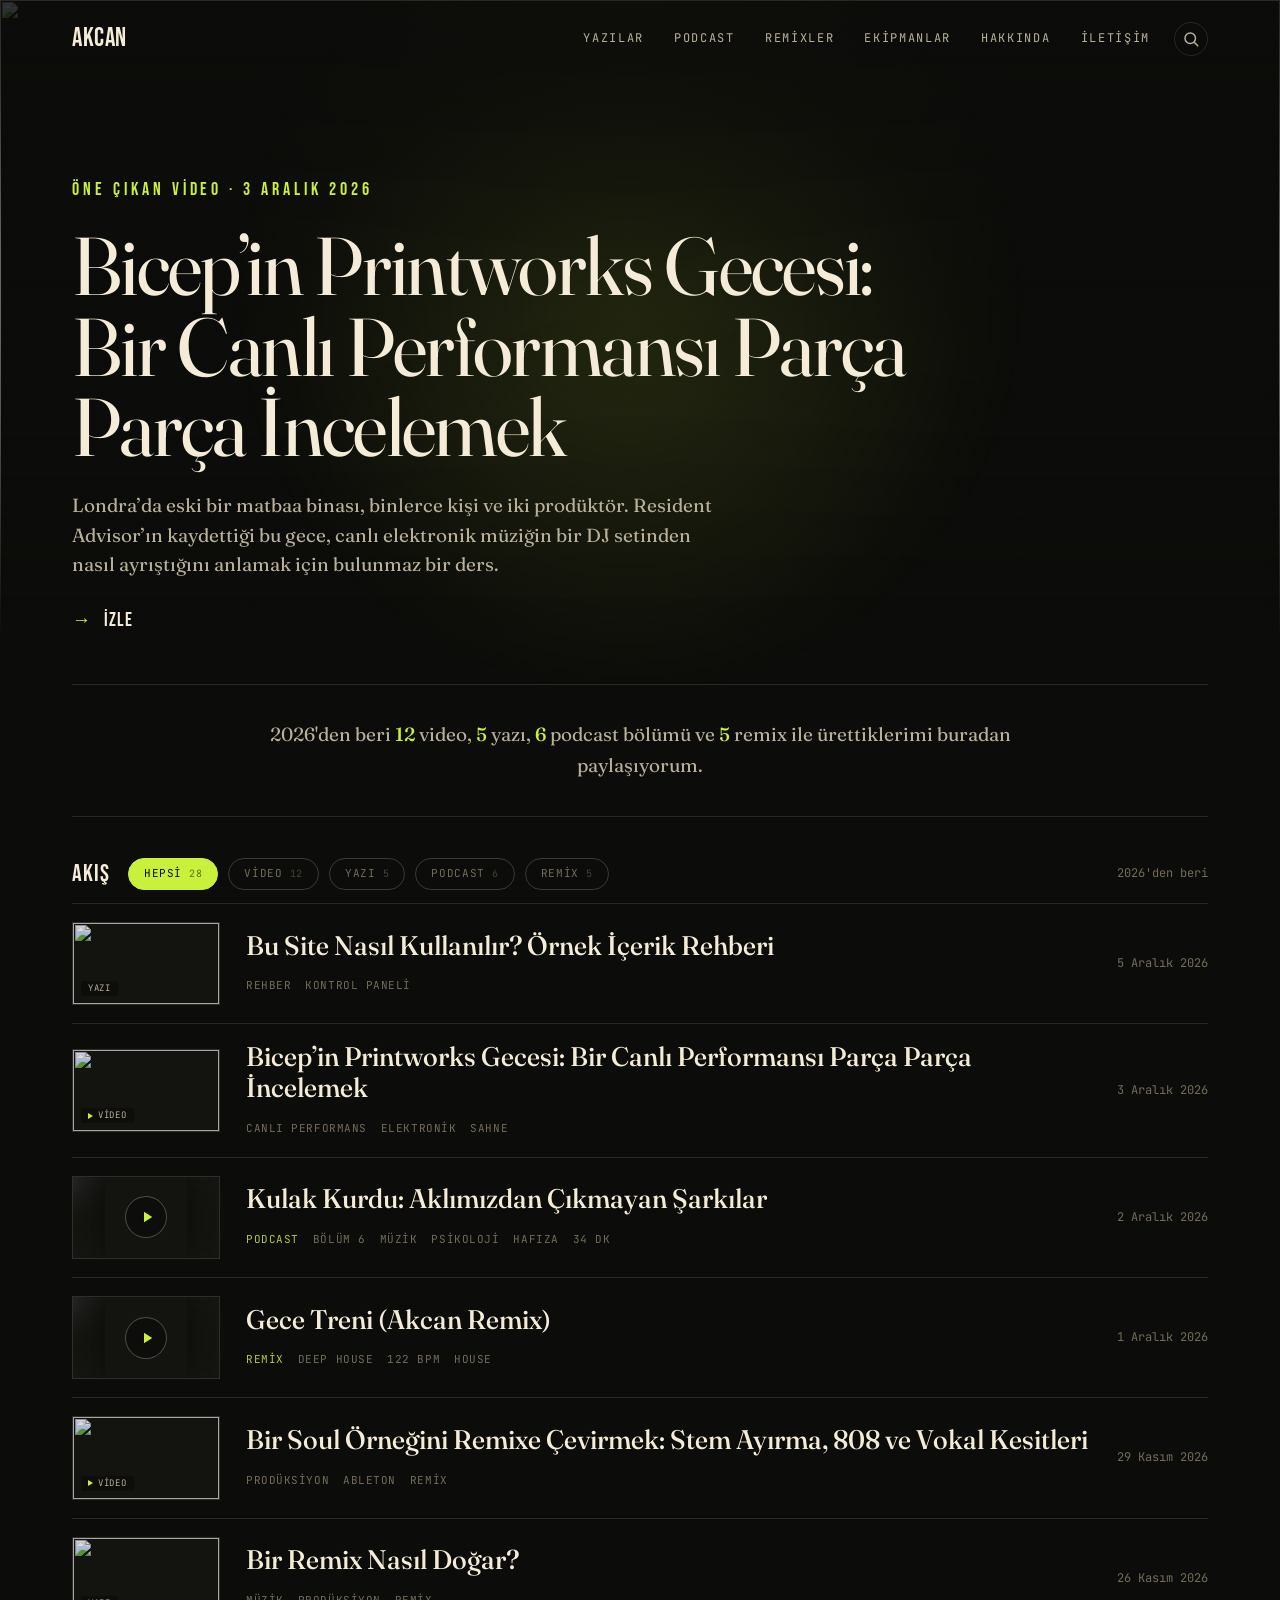
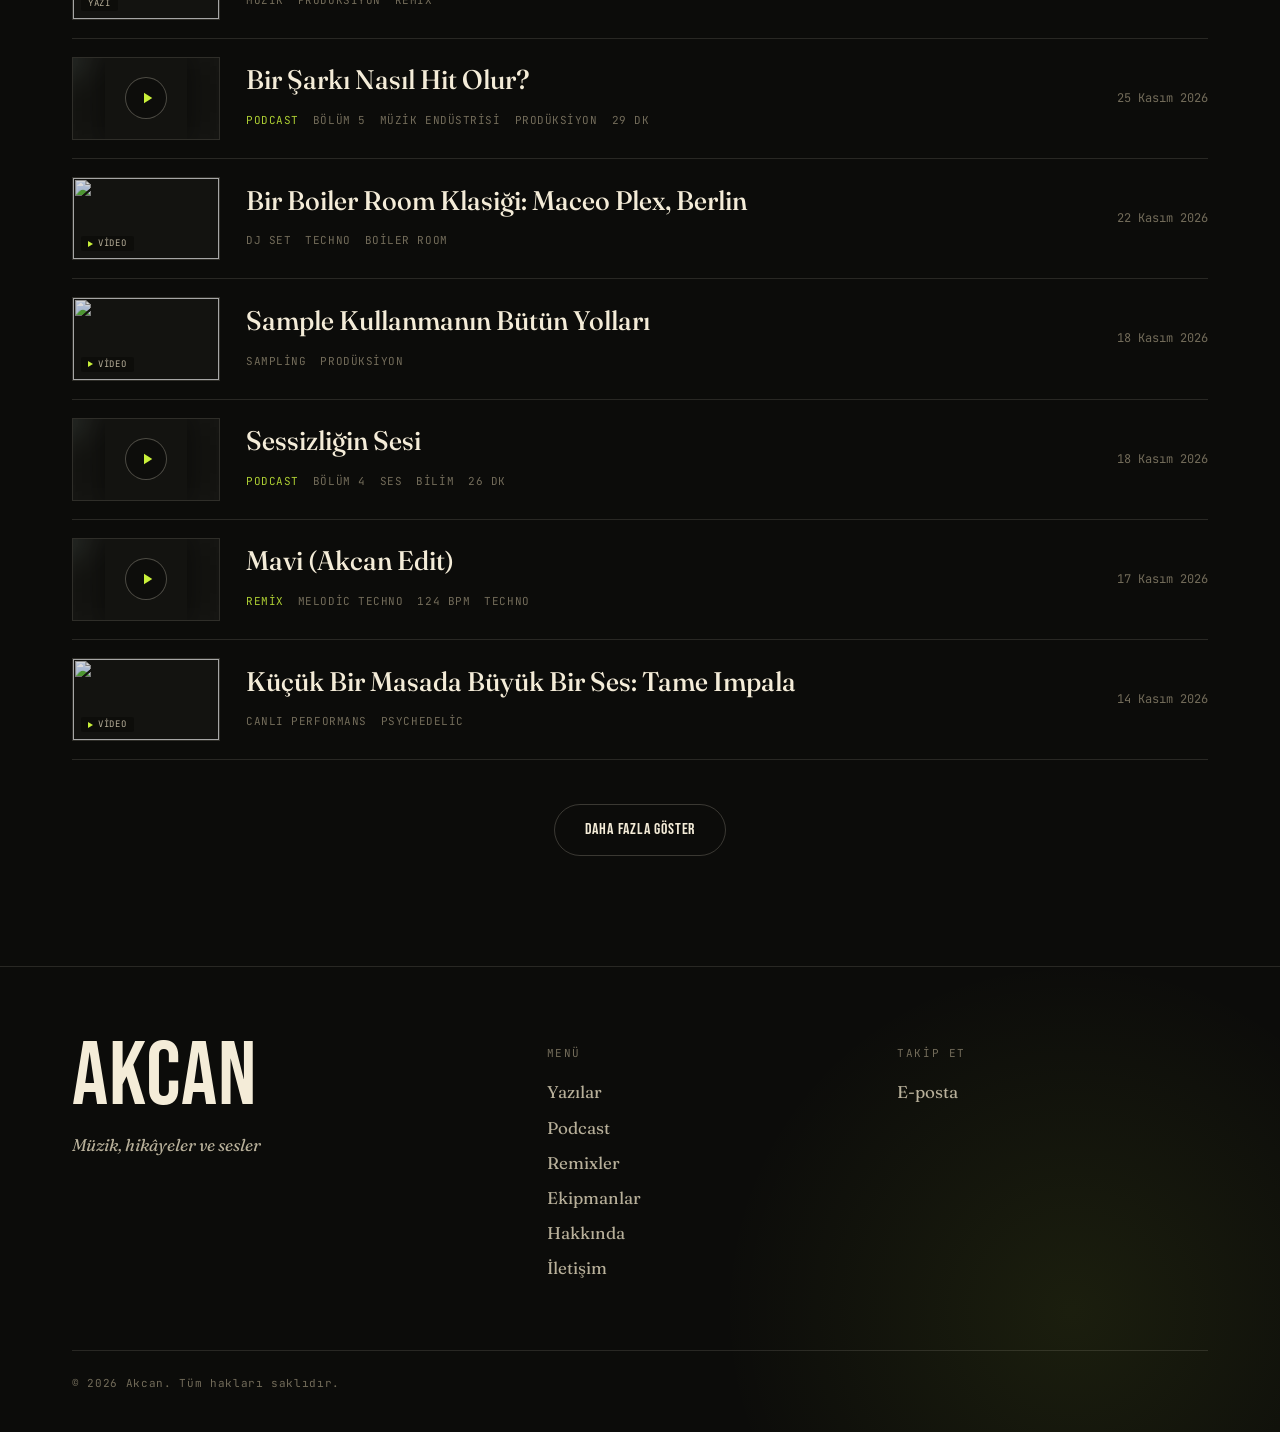
==== index.html @ 3073984e "Akcan kişisel web sitesi ve kontrol paneli Saf HTML/CSS/JS site, kontrol paneli, yayın derleyicisi (" ====
<!DOCTYPE html>
<html lang="tr">
<head>
  <meta charset="utf-8">
  <meta name="viewport" content="width=device-width, initial-scale=1">
  <title>Akcan</title>
  <meta name="description" content="Blog yazıları, YouTube videoları, podcast bölümleri ve remixler.">
  <meta name="theme-color" content="#0C0C0A">
  <link rel="icon" type="image/svg+xml" href="favicon.svg">
  <link rel="stylesheet" href="css/fonts.css">
  <link rel="stylesheet" href="css/style.css">
</head>
<body>

  <!-- Üst menü -->
  <nav class="nav" id="nav">
    <div class="wrap">
      <a class="brand" href="#/" id="brand">Akcan</a>
      <div class="menu">
        <span class="menu-links" id="menuLinks"></span>
        <button id="searchOpen" class="search-btn" aria-label="Site içinde ara" title="Ara (/ veya Ctrl+K)">
          <svg width="18" height="18" viewBox="0 0 24 24" fill="none" stroke="currentColor" stroke-width="2" stroke-linecap="round" stroke-linejoin="round" aria-hidden="true"><circle cx="11" cy="11" r="7"></circle><line x1="21" y1="21" x2="16.65" y2="16.65"></line></svg>
        </button>
        <button id="menuOpen" class="menu-btn" aria-label="Menüyü aç" aria-expanded="false" aria-controls="navDrawer"><span class="menu-icon"></span></button>
      </div>
    </div>
    <!-- Detay sayfalarında: konum (Yazılar › Etiket) ve önceki/sonraki -->
    <div class="crail" id="crail" hidden>
      <div class="wrap crail-in">
        <nav class="crail-crumb" id="crailCrumb" aria-label="Konum"></nav>
        <div class="crail-nb" id="crailNb"></div>
      </div>
    </div>
  </nav>
  <div class="readbar" id="readbar" hidden></div>

  <!-- Mobil çekmece menü -->
  <div id="navDrawer" class="nav-drawer" hidden role="dialog" aria-modal="true" aria-label="Menü">
    <div class="nav-drawer-backdrop" data-drawer-close></div>
    <div class="nav-drawer-panel">
      <button class="nav-drawer-close" data-drawer-close aria-label="Menüyü kapat">
        <svg width="22" height="22" viewBox="0 0 24 24" fill="none" stroke="currentColor" stroke-width="2" stroke-linecap="round"><line x1="18" y1="6" x2="6" y2="18"></line><line x1="6" y1="6" x2="18" y2="18"></line></svg>
      </button>
      <nav class="nav-drawer-links" id="drawerLinks"></nav>
    </div>
  </div>

  <!-- Arama -->
  <div id="searchModal" class="search-modal" hidden role="dialog" aria-modal="true" aria-label="Site içinde ara">
    <div class="search-modal-backdrop" data-close></div>
    <div class="search-modal-panel">
      <div class="search-modal-bar">
        <svg width="20" height="20" viewBox="0 0 24 24" fill="none" stroke="currentColor" stroke-width="2" stroke-linecap="round"><circle cx="11" cy="11" r="7"></circle><line x1="21" y1="21" x2="16.65" y2="16.65"></line></svg>
        <input id="searchInput" type="search" placeholder="Yazı, video, podcast, remix ara..." autocomplete="off" spellcheck="false">
        <button class="search-modal-close" data-close aria-label="Kapat">esc</button>
      </div>
      <div id="searchResults" class="search-modal-results"></div>
      <div id="searchHint" class="search-modal-hint">Tüm site içinde arama. En az 2 harf yazın.</div>
    </div>
  </div>

  <main id="app"></main>

  <footer class="foot" id="foot"></footer>

  <!-- Global ses oynatıcı (podcast & remix) -->
  <div class="player" id="player" hidden>
    <div class="pl-in">
      <div class="pl-cover"></div>
      <div class="pl-controls">
        <button class="pl-skip" id="plBack" title="10 saniye geri" aria-label="10 saniye geri">
          <svg viewBox="0 0 24 24"><path d="M12.5 8c-2.65 0-5.05.99-6.9 2.6L2 7v9h9l-3.62-3.62c1.39-1.2 3.16-1.98 5.12-1.98 3.73 0 6.84 2.55 7.73 6h2.08c-.97-4.57-5.01-8-9.81-8z"/><text x="12" y="15.5" font-size="6.5" font-family="monospace" font-weight="bold" text-anchor="middle" fill="currentColor">10</text></svg>
        </button>
        <button class="pl-btn" id="plToggle" aria-label="Oynat / Duraklat">
          <svg class="i-play" viewBox="0 0 24 24"><path d="M8 5v14l11-7z"/></svg>
          <svg class="i-pause" viewBox="0 0 24 24"><path d="M6 5h4v14H6zM14 5h4v14h-4z"/></svg>
        </button>
        <button class="pl-skip" id="plFwd" title="10 saniye ileri" aria-label="10 saniye ileri">
          <svg viewBox="0 0 24 24"><path d="M11.5 8c2.65 0 5.05.99 6.9 2.6L22 7v9h-9l3.62-3.62c-1.39-1.2-3.16-1.98-5.12-1.98-3.73 0-6.84 2.55-7.73 6H1.69c.97-4.57 5.01-8 9.81-8z"/><text x="12" y="15.5" font-size="6.5" font-family="monospace" font-weight="bold" text-anchor="middle" fill="currentColor">10</text></svg>
        </button>
      </div>
      <div class="pl-meta">
        <a class="pl-title" href="#/"></a>
        <span class="pl-sub"></span>
      </div>
      <span class="pl-time" id="plCur">0:00</span>
      <div class="pl-bar" id="plBar" role="slider" aria-label="İlerleme"><div class="pl-prog" id="plProg"></div></div>
      <span class="pl-time" id="plDur">0:00</span>
      <button class="pl-speed" id="plSpeed" title="Çalma Hızı">1x</button>
      <div class="pl-vol-wrap">
        <button class="pl-vol-btn" id="plVolBtn" title="Sesi Aç / Kapat" aria-label="Ses">
          <svg class="i-vol" viewBox="0 0 24 24"><path d="M3 9v6h4l5 5V4L7 9H3zm13.5 3c0-1.77-1.02-3.29-2.5-4.03v8.05c1.48-.73 2.5-2.25 2.5-4.02zM14 3.23v2.06c2.89.86 5 3.54 5 6.71s-2.11 5.85-5 6.71v2.06c4.01-.91 7-4.49 7-8.77s-2.99-7.86-7-8.77z"/></svg>
          <svg class="i-mute" viewBox="0 0 24 24" hidden><path d="M16.5 12c0-1.77-1.02-3.29-2.5-4.03v2.21l2.45 2.45c.03-.2.05-.41.05-.63zm2.5 0c0 .94-.2 1.82-.54 2.64l1.51 1.51C20.63 14.91 21 13.5 21 12c0-4.28-2.99-7.86-7-8.77v2.06c2.89.86 5 3.54 5 6.71zM4.27 3L3 4.27 7.73 9H3v6h4l5 5v-6.73l4.25 4.25c-.67.52-1.42.93-2.25 1.18v2.06c1.38-.31 2.63-.95 3.69-1.81L19.73 21 21 19.73l-9-9L4.27 3zM12 4L9.91 6.09 12 8.18V4z"/></svg>
        </button>
        <input type="range" class="pl-vol-slider" id="plVol" min="0" max="1" step="0.05" value="1" title="Ses Seviyesi">
      </div>
      <button class="pl-close" id="plClose" aria-label="Oynatıcıyı kapat">
        <svg viewBox="0 0 24 24" fill="none" stroke="currentColor" stroke-width="2" stroke-linecap="round"><line x1="18" y1="6" x2="6" y2="18"></line><line x1="6" y1="6" x2="18" y2="18"></line></svg>
      </button>
    </div>
  </div>

  <script src="js/ornek-icerik.js"></script>
  <script src="js/store.js"></script>
  <script src="js/render.js"></script>
  <script src="js/app.js"></script>
</body>
</html>
---- css/fonts.css ----
/* Kendi sunucumuzda barındırılan yazı tipleri (Google Fonts: latin + latin-ext, Türkçe karakterler dahil) */
@font-face { font-family: 'Bebas Neue'; font-style: normal; font-weight: 400; font-display: swap; src: url(../fonts/bebas-neue-normal-latin-ext.woff2) format('woff2'); unicode-range: U+0100-02BA, U+02BD-02C5, U+02C7-02CC, U+02CE-02D7, U+02DD-02FF, U+0304, U+0308, U+0329, U+1D00-1DBF, U+1E00-1E9F, U+1EF2-1EFF, U+2020, U+20A0-20AB, U+20AD-20C4, U+2113, U+2C60-2C7F, U+A720-A7FF; }
@font-face { font-family: 'Bebas Neue'; font-style: normal; font-weight: 400; font-display: swap; src: url(../fonts/bebas-neue-normal-latin.woff2) format('woff2'); unicode-range: U+0000-00FF, U+0131, U+0152-0153, U+02BB-02BC, U+02C6, U+02DA, U+02DC, U+0304, U+0308, U+0329, U+2000-206F, U+20AC, U+2122, U+2191, U+2193, U+2212, U+2215, U+FEFF, U+FFFD; }
@font-face { font-family: 'Fraunces'; font-style: italic; font-weight: 300 700; font-display: swap; src: url(../fonts/fraunces-italic-latin-ext.woff2) format('woff2'); unicode-range: U+0100-02BA, U+02BD-02C5, U+02C7-02CC, U+02CE-02D7, U+02DD-02FF, U+0304, U+0308, U+0329, U+1D00-1DBF, U+1E00-1E9F, U+1EF2-1EFF, U+2020, U+20A0-20AB, U+20AD-20C4, U+2113, U+2C60-2C7F, U+A720-A7FF; }
@font-face { font-family: 'Fraunces'; font-style: italic; font-weight: 300 700; font-display: swap; src: url(../fonts/fraunces-italic-latin.woff2) format('woff2'); unicode-range: U+0000-00FF, U+0131, U+0152-0153, U+02BB-02BC, U+02C6, U+02DA, U+02DC, U+0304, U+0308, U+0329, U+2000-206F, U+20AC, U+2122, U+2191, U+2193, U+2212, U+2215, U+FEFF, U+FFFD; }
@font-face { font-family: 'Fraunces'; font-style: normal; font-weight: 300 700; font-display: swap; src: url(../fonts/fraunces-normal-latin-ext.woff2) format('woff2'); unicode-range: U+0100-02BA, U+02BD-02C5, U+02C7-02CC, U+02CE-02D7, U+02DD-02FF, U+0304, U+0308, U+0329, U+1D00-1DBF, U+1E00-1E9F, U+1EF2-1EFF, U+2020, U+20A0-20AB, U+20AD-20C4, U+2113, U+2C60-2C7F, U+A720-A7FF; }
@font-face { font-family: 'Fraunces'; font-style: normal; font-weight: 300 700; font-display: swap; src: url(../fonts/fraunces-normal-latin.woff2) format('woff2'); unicode-range: U+0000-00FF, U+0131, U+0152-0153, U+02BB-02BC, U+02C6, U+02DA, U+02DC, U+0304, U+0308, U+0329, U+2000-206F, U+20AC, U+2122, U+2191, U+2193, U+2212, U+2215, U+FEFF, U+FFFD; }
@font-face { font-family: 'JetBrains Mono'; font-style: normal; font-weight: 400; font-display: swap; src: url(../fonts/jetbrains-mono-normal-latin-ext.woff2) format('woff2'); unicode-range: U+0100-02BA, U+02BD-02C5, U+02C7-02CC, U+02CE-02D7, U+02DD-02FF, U+0304, U+0308, U+0329, U+1D00-1DBF, U+1E00-1E9F, U+1EF2-1EFF, U+2020, U+20A0-20AB, U+20AD-20C4, U+2113, U+2C60-2C7F, U+A720-A7FF; }
@font-face { font-family: 'JetBrains Mono'; font-style: normal; font-weight: 400; font-display: swap; src: url(../fonts/jetbrains-mono-normal-latin.woff2) format('woff2'); unicode-range: U+0000-00FF, U+0131, U+0152-0153, U+02BB-02BC, U+02C6, U+02DA, U+02DC, U+0304, U+0308, U+0329, U+2000-206F, U+20AC, U+2122, U+2191, U+2193, U+2212, U+2215, U+FEFF, U+FFFD; }
@font-face { font-family: 'JetBrains Mono'; font-style: normal; font-weight: 500; font-display: swap; src: url(../fonts/jetbrains-mono-normal-latin-ext.woff2) format('woff2'); unicode-range: U+0100-02BA, U+02BD-02C5, U+02C7-02CC, U+02CE-02D7, U+02DD-02FF, U+0304, U+0308, U+0329, U+1D00-1DBF, U+1E00-1E9F, U+1EF2-1EFF, U+2020, U+20A0-20AB, U+20AD-20C4, U+2113, U+2C60-2C7F, U+A720-A7FF; }
@font-face { font-family: 'JetBrains Mono'; font-style: normal; font-weight: 500; font-display: swap; src: url(../fonts/jetbrains-mono-normal-latin.woff2) format('woff2'); unicode-range: U+0000-00FF, U+0131, U+0152-0153, U+02BB-02BC, U+02C6, U+02DA, U+02DC, U+0304, U+0308, U+0329, U+2000-206F, U+20AC, U+2122, U+2191, U+2193, U+2212, U+2215, U+FEFF, U+FFFD; }
---- css/style.css ----
/* ==========================================================================
   Akcan — Site Stilleri
   Renk paleti barisozcan.com'dan esinlenilmiştir.
   ========================================================================== */
:root {
  --bg: #0C0C0A;
  --bg-2: #131310;
  --bg-3: #1A1A16;
  --fg: #F4ECD8;
  --fg-2: #B8B09A;
  --fg-3: #736C5A;
  --acid: #C9F03A;
  --ink: #0C0C0A;
  --rule: rgba(244, 236, 216, .12);
  --rule-2: rgba(244, 236, 216, .2);
  --serif: "Fraunces", "Iowan Old Style", Georgia, serif;
  --disp: "Bebas Neue", "Oswald", sans-serif;
  --mono: "JetBrains Mono", ui-monospace, Menlo, monospace;
  --maxw: 1200px;
  --gutter: 32px;
  --read: 680px;
  --ease: cubic-bezier(.2, .8, .2, 1);
  --player-h: 0px;
}
@media (max-width: 600px) { :root { --gutter: 20px; } }

* { box-sizing: border-box; }
html { scroll-behavior: smooth; overflow-x: hidden; -webkit-text-size-adjust: 100%; }
html, body { margin: 0; background: var(--bg); color: var(--fg); }
/* body'de "hidden" kaydırma kabı oluşturup position:sticky'yi bozar; "clip" bozmaz */
body { overflow-x: clip; }
body {
  font-family: var(--serif);
  font-size: 17px;
  line-height: 1.6;
  -webkit-font-smoothing: antialiased;
  text-rendering: optimizeLegibility;
  padding-bottom: var(--player-h);
}
img { max-width: 100%; height: auto; display: block; }
a { color: inherit; text-decoration: none; }
button { font: inherit; }
::selection { background: var(--acid); color: var(--ink); }
.wrap { max-width: var(--maxw); margin: 0 auto; padding: 0 var(--gutter); }
.acid { color: var(--acid); }
#app { min-height: 70vh; }

/* ---------- Üst menü ---------- */
.nav { position: fixed; top: 0; left: 0; right: 0; z-index: 20; transition: background .3s var(--ease), border-color .3s var(--ease); border-bottom: 1px solid transparent; }
.nav.solid { background: rgba(12, 12, 10, .82); backdrop-filter: blur(10px); -webkit-backdrop-filter: blur(10px); border-bottom-color: var(--rule); }
.nav .wrap { display: flex; align-items: center; justify-content: space-between; gap: 16px; padding: 22px var(--gutter); }
.brand { font-family: var(--disp); text-transform: uppercase; font-size: 26px; letter-spacing: .02em; color: var(--fg); line-height: 1; }
.brand:hover { color: var(--acid); }
.menu { display: flex; align-items: center; }
.menu-links { display: flex; align-items: center; }
.menu-links a { position: relative; font-family: var(--mono); font-size: 12px; letter-spacing: .14em; text-transform: uppercase; color: var(--fg-2); margin-left: 30px; transition: color .2s var(--ease); }
.menu-links a:hover, .menu-links a.active { color: var(--acid); }
.menu-links a.active::after { content: ""; position: absolute; left: 0; right: 0; bottom: -6px; height: 1.5px; background: var(--acid); border-radius: 2px; opacity: .85; transform-origin: left; animation: underline .3s var(--ease); }
@keyframes underline { from { transform: scaleX(0); opacity: 0; } to { transform: scaleX(1); opacity: .85; } }

.search-btn, .menu-btn {
  display: inline-flex; align-items: center; justify-content: center;
  width: 34px; height: 34px; margin-left: 24px; padding: 0;
  background: transparent; border: 1px solid var(--rule); border-radius: 50%;
  color: var(--fg-2); cursor: pointer;
  transition: color .2s var(--ease), border-color .2s var(--ease), background .2s var(--ease);
}
.search-btn:hover, .menu-btn:hover { color: var(--ink); border-color: var(--acid); background: var(--acid); }
.menu-btn { display: none; margin-left: 12px; }
.menu-icon, .menu-icon::before, .menu-icon::after { display: block; width: 16px; height: 2px; background: currentColor; position: relative; }
.menu-icon::before, .menu-icon::after { content: ""; position: absolute; left: 0; }
.menu-icon::before { top: -5px; }
.menu-icon::after { top: 5px; }

@media (max-width: 820px) {
  .brand { font-size: 22px; }
  .menu-links { display: none; }
  .menu-btn { display: inline-flex; margin-left: 10px; }
  .search-btn { margin-left: 0; }
  /* Dokunmatik hedefler en az 40px */
  .search-btn, .menu-btn { width: 40px; height: 40px; }
}

/* ---------- Mobil çekmece ---------- */
.nav-drawer { position: fixed; inset: 0; z-index: 90; }
.nav-drawer[hidden] { display: none; }
.nav-drawer-backdrop { position: absolute; inset: 0; background: rgba(8, 8, 7, .78); backdrop-filter: blur(8px); animation: fade .2s ease-out; }
.nav-drawer-panel { position: absolute; top: 0; right: 0; bottom: 0; width: min(360px, 86vw); background: #141411; border-left: 1px solid var(--rule); box-shadow: -20px 0 60px rgba(0, 0, 0, .5); padding: 32px 28px; display: flex; flex-direction: column; overflow-y: auto; animation: slideIn .22s ease-out; }
.nav-drawer-close { align-self: flex-end; background: transparent; border: 1px solid var(--rule); border-radius: 50%; width: 38px; height: 38px; display: inline-flex; align-items: center; justify-content: center; color: var(--fg-2); cursor: pointer; transition: all .2s var(--ease); }
.nav-drawer-close:hover { color: var(--ink); border-color: var(--acid); background: var(--acid); }
.nav-drawer-links { display: flex; flex-direction: column; gap: 6px; margin-top: 36px; }
.nav-drawer-links a { font-family: var(--serif); font-size: 28px; line-height: 1.4; color: var(--fg); padding: 8px 0; border-bottom: 1px solid var(--rule); transition: color .2s var(--ease), padding-left .2s var(--ease); }
.nav-drawer-links a:hover, .nav-drawer-links a.active { color: var(--acid); padding-left: 6px; }
.nav-drawer-links a:last-child { border-bottom: 0; }
@keyframes fade { from { opacity: 0; } to { opacity: 1; } }
@keyframes slideIn { from { transform: translateX(20px); opacity: 0; } to { transform: none; opacity: 1; } }

/* ---------- Arama ---------- */
.search-modal { position: fixed; inset: 0; z-index: 100; display: flex; align-items: flex-start; justify-content: center; padding-top: 10vh; }
.search-modal[hidden] { display: none; }
.search-modal-backdrop { position: absolute; inset: 0; background: rgba(8, 8, 7, .78); backdrop-filter: blur(8px); }
.search-modal-panel { position: relative; width: min(720px, 92vw); background: #141411; border: 1px solid var(--rule); border-radius: 14px; box-shadow: 0 30px 80px rgba(0, 0, 0, .55); overflow: hidden; animation: smIn .18s ease-out; }
@keyframes smIn { from { opacity: 0; transform: translateY(-8px); } to { opacity: 1; transform: none; } }
.search-modal-bar { display: flex; align-items: center; gap: 14px; padding: 18px 20px; border-bottom: 1px solid var(--rule); color: var(--fg-2); }
.search-modal-bar input { flex: 1; background: transparent; border: 0; outline: 0; color: var(--fg); font-family: var(--serif); font-size: 20px; }
.search-modal-bar input::placeholder { color: var(--fg-3); font-style: italic; }
.search-modal-close { background: transparent; border: 1px solid var(--rule); color: var(--fg-3); font-family: var(--mono); font-size: 11px; letter-spacing: .12em; text-transform: uppercase; padding: 4px 9px; border-radius: 6px; cursor: pointer; }
.search-modal-close:hover { color: var(--ink); background: var(--acid); border-color: var(--acid); }
.search-modal-results { max-height: 60vh; overflow-y: auto; }
.sm-hit { display: block; padding: 14px 20px; border-bottom: 1px solid var(--rule); transition: background .15s var(--ease); }
.sm-hit:hover, .sm-hit.sel { background: color-mix(in srgb, var(--acid) 6%, transparent); }
.sm-hit:hover .sm-title, .sm-hit.sel .sm-title { color: var(--acid); }
.sm-type { font-family: var(--mono); font-size: 10px; letter-spacing: .12em; text-transform: uppercase; color: var(--acid); margin-bottom: 4px; }
.sm-title { font-size: 17px; line-height: 1.3; margin-bottom: 4px; }
.sm-excerpt { font-size: 13px; color: var(--fg-2); line-height: 1.5; }
.sm-excerpt mark, .sm-title mark { background: color-mix(in srgb, var(--acid) 22%, transparent); color: var(--fg); padding: 0 2px; border-radius: 2px; }
.sm-empty { padding: 24px 20px; color: var(--fg-3); font-style: italic; }
.search-modal-hint { padding: 14px 20px; color: var(--fg-3); font-family: var(--mono); font-size: 11px; letter-spacing: .06em; }

/* ---------- Ortak tipografi parçaları ---------- */
.eyebrow { font-family: var(--disp); text-transform: uppercase; font-size: 18px; letter-spacing: .22em; color: var(--acid); margin-bottom: 22px; }
.kicker { font-family: var(--mono); font-size: 12px; letter-spacing: .12em; text-transform: uppercase; color: var(--acid); margin-bottom: 22px; }
/* Ayraç çizgisi içerik sütunuyla aynı genişlikte */
.seam { height: 1px; background: var(--rule); width: min(calc(100% - var(--gutter) * 2), calc(var(--maxw) - var(--gutter) * 2)); margin: 0 auto; }
.readlink { display: inline-flex; align-items: center; gap: 12px; font-family: var(--disp); text-transform: uppercase; font-size: 19px; letter-spacing: .05em; color: var(--fg); transition: color .2s var(--ease); }
.readlink .arr, .readlink:hover { color: var(--acid); }
.readlink:hover .arr { transform: translateX(4px); }
.readlink .arr { transition: transform .2s var(--ease); }

/* ---------- Hero ---------- */
.fhero { position: relative; min-height: 76vh; display: flex; flex-direction: column; justify-content: flex-end; overflow: hidden; }
.fhero .fbg { position: absolute; inset: 0; width: 100%; height: 100%; object-fit: cover; opacity: .9; transform: scale(1.04); animation: heroZoom 18s ease-out forwards; }
@keyframes heroZoom { to { transform: scale(1); } }
.fhero .grad { position: absolute; inset: 0; background: linear-gradient(to top, var(--bg) 0%, var(--bg) 7%, rgba(12, 12, 10, .62) 34%, rgba(12, 12, 10, .18) 64%, rgba(12, 12, 10, .05) 100%); }
.fhero .top-grad { position: absolute; top: 0; left: 0; right: 0; height: clamp(220px, 46vh, 520px); background: linear-gradient(180deg, rgba(12, 12, 10, .96) 0%, rgba(12, 12, 10, .82) 22%, rgba(12, 12, 10, .52) 48%, rgba(12, 12, 10, .2) 75%, transparent 100%); pointer-events: none; z-index: 1; transition: opacity .25s ease; }
.fhero .glow { position: absolute; left: 14%; bottom: -10%; width: 900px; height: 900px; background: radial-gradient(circle, color-mix(in srgb, var(--acid) 14%, transparent), transparent 62%); filter: blur(10px); pointer-events: none; }
.fhero .wrap { position: relative; z-index: 2; padding-bottom: 48px; padding-top: 140px; width: 100%; }
.fhero h1 { font-weight: 400; margin: 0; font-size: clamp(40px, 6.4vw, 104px); line-height: .98; letter-spacing: -.02em; font-variation-settings: "opsz" 144; max-width: 18ch; }
.fhero h1 a:hover { color: var(--acid); }
.fhero .fsub { margin: 24px 0 26px; max-width: 54ch; color: var(--fg-2); font-size: 19px; line-height: 1.55; }

/* Boş site için büyük tipografik hero */
.hero { position: relative; min-height: 100vh; min-height: 100svh; display: flex; flex-direction: column; justify-content: center; overflow: hidden; }
.hero .glow { position: absolute; left: 50%; top: 58%; width: 1100px; height: 1100px; transform: translate(-50%, -50%); background: radial-gradient(circle, color-mix(in srgb, var(--acid) 20%, transparent) 0%, color-mix(in srgb, var(--acid) 6%, transparent) 28%, transparent 62%); filter: blur(10px); pointer-events: none; }
.hero .wrap { position: relative; z-index: 2; }
.hero h1 { font-weight: 400; margin: 0; font-size: clamp(46px, 8.2vw, 140px); line-height: .96; letter-spacing: -.02em; font-variation-settings: "opsz" 144; max-width: 15ch; }
.hero h1 em { font-style: italic; color: var(--acid); }

/* Giriş animasyonları */
.rise { opacity: 0; transform: translateY(18px); animation: rise .9s var(--ease) forwards; }
.d1 { animation-delay: .05s; } .d2 { animation-delay: .15s; } .d3 { animation-delay: .28s; } .d4 { animation-delay: .4s; }
@keyframes rise { to { opacity: 1; transform: none; } }
.reveal { opacity: 0; transform: translateY(14px); transition: opacity .7s var(--ease), transform .7s var(--ease); }
.reveal.in { opacity: 1; transform: none; }

/* ---------- İstatistik bandı ---------- */
.statband .wrap { padding: 34px var(--gutter); text-align: center; }
.sbtext { font-size: 19px; color: var(--fg-2); max-width: 760px; margin: 0 auto; line-height: 1.65; }
.sbtext a { color: var(--acid); }
.sbtext b { font-weight: 500; color: var(--acid); font-variant-numeric: tabular-nums; border-bottom: 1px solid transparent; transition: border-color .15s; }
.sbtext a:hover b { border-bottom-color: var(--acid); }

/* ---------- Akış / Liste ---------- */
.ix { padding: 12px 0 110px; }
.ix .head { display: flex; justify-content: space-between; align-items: center; flex-wrap: wrap; gap: 12px 20px; padding: 26px 0 10px; }
.ix .head .hl { display: flex; align-items: center; gap: 18px; flex-wrap: wrap; }
.ix .head .lbl { font-family: var(--disp); text-transform: uppercase; font-size: 24px; letter-spacing: .04em; }
.ix .head .cnt { font-family: var(--mono); font-size: 12px; color: var(--fg-3); }

.feedfilter { display: flex; gap: 10px; flex-wrap: wrap; }
.feedfilter button { font-family: var(--mono); font-size: 11px; letter-spacing: .06em; text-transform: uppercase; color: var(--fg-3); background: transparent; border: 1px solid var(--rule-2); border-radius: 999px; padding: 6px 15px; cursor: pointer; transition: all .2s var(--ease); }
.feedfilter button:hover { color: var(--fg); border-color: var(--fg-3); }
.feedfilter button.on { color: var(--ink); background: var(--acid); border-color: var(--acid); }
.feedfilter button .pc { margin-left: 7px; font-size: 10px; opacity: .55; font-variant-numeric: tabular-nums; }

.erow { display: grid; grid-template-columns: 148px 1fr auto; gap: 26px; align-items: center; padding: 18px 0; border-top: 1px solid var(--rule); }
.feed > .erow:last-child { border-bottom: 1px solid var(--rule); }
.ethumb { position: relative; aspect-ratio: 16/9; overflow: hidden; border: 1px solid var(--rule); background: var(--bg-2); }
.ethumb img { position: absolute; inset: 0; width: 100%; height: 100%; object-fit: cover; opacity: .85; transition: opacity .3s var(--ease), transform .5s var(--ease); }
.erow:hover .ethumb img { opacity: 1; transform: scale(1.04); }
.ethumb.empty { background: radial-gradient(80% 80% at 35% 25%, color-mix(in srgb, var(--acid) 12%, transparent), transparent 60%), #15150f; }
.fbadge { position: absolute; left: 8px; bottom: 8px; z-index: 2; font-family: var(--mono); font-size: 9px; letter-spacing: .08em; text-transform: uppercase; padding: 3px 7px; border-radius: 3px; line-height: 1; background: rgba(12, 12, 10, .78); color: var(--fg-2); backdrop-filter: blur(4px); }
.fbadge.is-video::before { content: ""; display: inline-block; width: 0; height: 0; border-left: 5px solid var(--acid); border-top: 3px solid transparent; border-bottom: 3px solid transparent; margin-right: 5px; vertical-align: middle; }
.erow .einfo { display: flex; flex-direction: column; justify-content: center; min-width: 0; }
.erow .t { font-weight: 500; font-size: clamp(20px, 2.1vw, 28px); line-height: 1.14; color: var(--fg); font-variation-settings: "opsz" 72; transition: color .2s var(--ease); }
.erow .tags { display: block; margin-top: 8px; }
.erow .tags span { display: inline-block; white-space: nowrap; font-family: var(--mono); font-size: 11px; letter-spacing: .05em; text-transform: uppercase; color: var(--fg-3); margin-right: 14px; }
.erow .tags span.k { color: var(--acid); opacity: .85; }
.erow .date { font-family: var(--mono); font-size: 12px; color: var(--fg-3); white-space: nowrap; }
.erow:hover .t { color: var(--acid); }

/* Podcast / remix: kare kapak, yazı/video ile aynı 16:9 kutunun ortasında; arkada bulanık zemin */
.podthumb .bl { filter: blur(14px) saturate(1.3); opacity: .5; transform: scale(1.25); }
.erow:hover .podthumb .bl { opacity: .7; transform: scale(1.3); }
.podthumb .cv { position: absolute; top: 0; bottom: 0; left: 21.875%; width: 56.25%; background: var(--bg-2) center/cover no-repeat; box-shadow: 0 0 24px rgba(0, 0, 0, .45); }
.frow-pod .fplay { position: absolute; left: 50%; top: 50%; z-index: 2; width: 42px; height: 42px; transform: translate(-50%, -50%); border-radius: 50%; border: 1px solid rgba(244, 236, 216, .28); background: rgba(12, 12, 10, .72); backdrop-filter: blur(4px); -webkit-backdrop-filter: blur(4px); color: var(--acid); display: flex; align-items: center; justify-content: center; cursor: pointer; transition: background .2s var(--ease), color .2s var(--ease), border-color .2s var(--ease); }
.frow-pod .fplay svg { width: 18px; height: 18px; fill: currentColor; margin-left: 2px; }
.frow-pod .fplay.is-playing svg { margin-left: 0; }
.frow-pod:hover .fplay, .fplay.is-playing { background: var(--acid); color: var(--ink); border-color: var(--acid); }

.feedmorebtn { display: block; margin: 44px auto 0; font-family: var(--disp); text-transform: uppercase; letter-spacing: .05em; font-size: 16px; color: var(--fg); background: transparent; border: 1px solid var(--rule-2); border-radius: 999px; padding: 12px 30px; cursor: pointer; transition: all .2s var(--ease); }
.feedmorebtn:hover { border-color: var(--acid); color: var(--acid); }
.empty-note { padding: 60px 0; text-align: center; color: var(--fg-3); font-style: italic; border-top: 1px solid var(--rule); }

@media (max-width: 600px) {
  .erow { grid-template-columns: 112px minmax(0, 1fr); gap: 16px; padding: 16px 0; }
  .erow .date { display: none; }
  .erow .t { font-size: 18px; line-height: 1.2; }
  .erow .tags { margin-top: 6px; line-height: 1.5; }
  .erow .tags span { font-size: 10px; margin-right: 10px; }
  .frow-pod .fplay { width: 36px; height: 36px; }
  .frow-pod .fplay svg { width: 15px; height: 15px; }

  /* Filtre çipleri: mobilde tek satır, yatay kaydırılabilir */
  .ix .head { padding-top: 22px; }
  .ix .head .hl { width: 100%; flex-wrap: nowrap; gap: 14px; }
  .feedfilter { flex-wrap: nowrap; overflow-x: auto; scrollbar-width: none; -webkit-overflow-scrolling: touch; margin-right: calc(var(--gutter) * -1); padding-right: var(--gutter); min-width: 0; }
  .feedfilter::-webkit-scrollbar { display: none; }
  .feedfilter button { flex: none; padding: 7px 14px; }
  .feedmorebtn { width: 100%; }
}

/* ---------- Sayfa başlığı ---------- */
.phead { padding: 150px 0 30px; position: relative; overflow: hidden; }
/* Işıma, bölümün alt kenarına ulaşmadan söner (sert kesik çizgi oluşmaz) */
.phead .glow { position: absolute; top: 0; right: 0; bottom: 0; width: min(900px, 90%); background: radial-gradient(ellipse 70% 85% at 82% 8%, color-mix(in srgb, var(--acid) 10%, transparent), transparent 72%); pointer-events: none; }
.phead h1 { font-weight: 400; margin: 0; font-size: clamp(44px, 7vw, 112px); line-height: .96; letter-spacing: -.02em; font-variation-settings: "opsz" 144; }
.phead p { color: var(--fg-2); font-size: 19px; max-width: 60ch; margin: 22px 0 0; font-style: italic; }

/* ---------- Remix ızgarası ---------- */
.rgrid { display: grid; grid-template-columns: repeat(3, minmax(0, 1fr)); gap: 34px 28px; padding-top: 26px; border-top: 1px solid var(--rule); }
.rcard .cv { position: relative; aspect-ratio: 1; border: 1px solid var(--rule); overflow: hidden; background: var(--bg-2); }
.rcard .cv img { position: absolute; inset: 0; width: 100%; height: 100%; object-fit: cover; opacity: .9; transition: transform .6s var(--ease), opacity .3s; }
.rcard:hover .cv img { transform: scale(1.05); opacity: 1; }
.rcard .cv .fplay { position: absolute; right: 14px; bottom: 14px; width: 56px; height: 56px; border-radius: 50%; border: 0; background: var(--acid); color: var(--ink); display: flex; align-items: center; justify-content: center; cursor: pointer; box-shadow: 0 10px 30px rgba(0, 0, 0, .45); transform: translateY(8px); opacity: 0; transition: all .3s var(--ease); }
.rcard .cv .fplay svg { width: 22px; height: 22px; fill: currentColor; margin-left: 3px; }
.rcard .cv .fplay.is-playing svg { margin-left: 0; }
.rcard:hover .cv .fplay, .rcard .cv .fplay.is-playing { transform: none; opacity: 1; }
.rcard .cv .bpm { position: absolute; left: 12px; top: 12px; font-family: var(--mono); font-size: 10px; letter-spacing: .08em; padding: 4px 8px; border-radius: 3px; background: rgba(12, 12, 10, .78); color: var(--acid); }
.rcard h3 { font-weight: 500; font-size: 21px; line-height: 1.2; margin: 14px 0 4px; }
.rcard h3 a:hover { color: var(--acid); }
.rcard .orig { color: var(--fg-2); font-size: 15px; font-style: italic; }
.rcard .meta { font-family: var(--mono); font-size: 11px; letter-spacing: .06em; text-transform: uppercase; color: var(--fg-3); margin-top: 6px; }

@media (max-width: 900px) {
  .rgrid { grid-template-columns: repeat(2, minmax(0, 1fr)); gap: 30px 20px; }
}
@media (max-width: 600px) {
  .rgrid { gap: 26px 14px; }
  .rcard h3 { font-size: 17px; margin-top: 12px; }
  .rcard .orig { font-size: 13px; }
  .rcard .meta { font-size: 10px; letter-spacing: .04em; }
  .rcard .cv .fplay { right: 10px; bottom: 10px; width: 42px; height: 42px; }
  .rcard .cv .fplay svg { width: 17px; height: 17px; }
  .rcard .cv .bpm { left: 8px; top: 8px; }
}

/* Dokunmatik ekranlarda "hover" yok: oynat butonları her zaman görünür */
@media (hover: none) {
  .rcard .cv .fplay { opacity: 1; transform: none; }
}

/* ---------- Makale ---------- */
.article { padding: 140px 0 40px; }
.article .meta { font-family: var(--mono); font-size: 12px; letter-spacing: .08em; text-transform: uppercase; color: var(--acid); margin-bottom: 22px; }
.article .meta a { color: var(--acid); }
.article .meta .sep { color: var(--fg-3); margin: 0 8px; }
.article h1 { font-weight: 400; font-size: clamp(34px, 5vw, 72px); line-height: 1.02; letter-spacing: -.02em; margin: 0 0 24px; font-variation-settings: "opsz" 144; }
.article .lede { font-size: 21px; color: var(--fg-2); font-style: italic; line-height: 1.5; margin: 0 0 10px; }
.article .cover { margin: 44px 0 0; border: 1px solid var(--rule); overflow: hidden; aspect-ratio: 21/9; }
.article .cover img { width: 100%; height: 100%; object-fit: cover; }
/* Okuma sütunu: başlık bloğu, gövde, etiketler ve gezinme aynı ortalı sütunda; kapak tam genişlikte */
.article .meta, .article .kicker, .article h1, .article .lede { max-width: var(--read); margin-left: auto; margin-right: auto; }

.prose { max-width: var(--read); margin: 48px auto 0; font-size: 19px; line-height: 1.75; color: #E8E0CC; }
.prose > :first-child { margin-top: 0; }
.prose p { margin: 0 0 1.4em; }
.prose h2 { font-weight: 500; font-size: 30px; line-height: 1.2; margin: 1.8em 0 .5em; font-variation-settings: "opsz" 72; color: var(--fg); }
.prose h3 { font-weight: 500; font-size: 23px; margin: 1.6em 0 .4em; color: var(--fg); }
.prose a { color: var(--acid); text-decoration: underline; text-underline-offset: 3px; text-decoration-thickness: 1px; }
.prose a:hover { opacity: .75; }
.prose blockquote { margin: 1.7em 0; padding: 2px 0 2px 30px; border-left: 3px solid var(--acid); font-style: italic; font-size: 26px; line-height: 1.4; color: var(--fg); }
.prose blockquote p { margin: 0 0 .4em; }
.prose blockquote p:last-child { margin: 0; }
.prose img { border: 1px solid var(--rule); margin: 1.4em 0; }
.prose ul, .prose ol { padding-left: 1.2em; margin: 0 0 1.4em; }
.prose li { margin: .3em 0; }
.prose li::marker { color: var(--acid); }
.prose hr { border: 0; height: 1px; background: var(--rule); margin: 3em 0; }
.prose .embed, .embed-video { position: relative; aspect-ratio: 16/9; margin: 1.6em 0; border: 1px solid var(--rule); background: #000; }
.prose .embed iframe, .embed-video iframe { position: absolute; inset: 0; width: 100%; height: 100%; border: 0; }
/* flow-root: büyük baş harf kısa paragraftan taşıp alt başlığın yanına kaymaz */
.prose.dropcap > p:first-of-type { display: flow-root; }
.prose.dropcap > p:first-of-type::first-letter { font-weight: 400; float: left; font-size: 5.2em; line-height: .78; padding: 8px 14px 0 0; color: var(--acid); font-variation-settings: "opsz" 144; }

.tagrow { max-width: var(--read); margin: 40px auto 0; display: flex; flex-wrap: wrap; gap: 8px; }
.tagrow span { font-family: var(--mono); font-size: 11px; letter-spacing: .06em; text-transform: uppercase; color: var(--fg-2); border: 1px solid var(--rule-2); border-radius: 999px; padding: 5px 13px; }

.secbreak { display: flex; justify-content: center; align-items: center; gap: 18px; margin: 72px auto; }
.secbreak span { width: 6px; height: 6px; border-radius: 50%; background: var(--acid); opacity: .5; }
.secbreak span:nth-child(2) { width: 10px; height: 10px; opacity: 1; box-shadow: 0 0 0 4px color-mix(in srgb, var(--acid) 18%, transparent); }

.epnav { display: grid; grid-template-columns: 1fr 1fr; gap: 20px; max-width: var(--read); margin: 76px auto 0; }
.epnav-card { display: flex; flex-direction: column; gap: 7px; padding: 22px 26px; border: 1px solid var(--rule); border-radius: 7px; transition: border-color .25s var(--ease), background .25s var(--ease); }
.epnav-card.next { text-align: right; align-items: flex-end; grid-column: 2; }
.epnav-card .lbl { font-family: var(--mono); font-size: 11px; letter-spacing: .14em; text-transform: uppercase; color: var(--fg-3); }
.epnav-card .t { font-size: 21px; line-height: 1.16; color: var(--fg); }
.epnav-card:hover { border-color: var(--acid); background: color-mix(in srgb, var(--acid) 4%, transparent); }
.epnav-card:hover .t { color: var(--acid); }
@media (max-width: 680px) {
  .epnav { grid-template-columns: 1fr; gap: 12px; margin-top: 56px; }
  .epnav-card { padding: 18px 20px; }
  .epnav-card.next { grid-column: 1; text-align: left; align-items: flex-start; }
  .epnav-card .t { font-size: 18px; }
}
@media (max-width: 600px) {
  .article { padding-top: 112px; }
  .article .lede { font-size: 18px; }
  .article .cover { aspect-ratio: 16/9; margin-top: 30px; }
  .prose { font-size: 17px; line-height: 1.7; margin-top: 34px; }
  .prose h2 { font-size: 25px; }
  .prose h3 { font-size: 20px; }
  .prose blockquote { font-size: 21px; padding-left: 20px; }
  .secbreak { margin: 52px auto; }
}

/* ---------- YouTube lite ---------- */
.ytlite { position: relative; aspect-ratio: 16/9; border: 1px solid var(--rule); overflow: hidden; cursor: pointer; background: #000; }
.ytlite img { position: absolute; inset: 0; width: 100%; height: 100%; object-fit: cover; opacity: .8; transition: opacity .3s var(--ease); }
.ytlite:hover img { opacity: 1; }
.ytlite .play { position: absolute; left: 50%; top: 50%; transform: translate(-50%, -50%); width: 84px; height: 84px; border-radius: 50%; background: var(--acid); display: flex; align-items: center; justify-content: center; border: 0; cursor: pointer; box-shadow: 0 8px 30px rgba(0, 0, 0, .4); transition: transform .25s var(--ease); }
.ytlite:hover .play { transform: translate(-50%, -50%) scale(1.07); }
.ytlite .play svg { width: 32px; height: 32px; margin-left: 4px; fill: var(--ink); }
.ytlite iframe { position: absolute; inset: 0; width: 100%; height: 100%; border: 0; }
@media (max-width: 600px) {
  .ytlite .play { width: 64px; height: 64px; }
  .ytlite .play svg { width: 26px; height: 26px; }
}

/* ---------- Remix detay ---------- */
.ephero { position: relative; overflow: hidden; padding: 130px 0 50px; isolation: isolate; }
.ephero-bg { position: absolute; inset: 0; width: 100%; height: 100%; object-fit: cover; filter: blur(80px) saturate(1.4); transform: scale(1.3); opacity: .42; z-index: -2; -webkit-mask-image: linear-gradient(to bottom, #000 0%, #000 45%, transparent 90%); mask-image: linear-gradient(to bottom, #000 0%, #000 45%, transparent 90%); }
.ephero-grid { display: grid; grid-template-columns: minmax(260px, 380px) 1fr; gap: 56px; align-items: center; }
.ephero-art { position: relative; aspect-ratio: 1; overflow: hidden; border-radius: 14px; border: 1px solid var(--rule-2); background: var(--bg-2); box-shadow: 0 34px 80px -18px rgba(0, 0, 0, .8); }
.ephero-art img { position: absolute; inset: 0; width: 100%; height: 100%; object-fit: cover; }
.ephero-art.spin img { border-radius: 50%; }
.ephero h1 { font-weight: 400; font-size: clamp(36px, 5.2vw, 76px); line-height: 1; letter-spacing: -.022em; margin: 0 0 18px; font-variation-settings: "opsz" 144; }
.ephero .lede { font-size: 21px; font-style: italic; color: var(--fg-2); line-height: 1.5; max-width: 52ch; margin: 0 0 24px; }
.ephero-meta { font-family: var(--mono); font-size: 12px; letter-spacing: .08em; text-transform: uppercase; color: var(--fg-3); }
.ephero-meta .sep { margin: 0 9px; opacity: .6; }
.bigplay { display: inline-flex; align-items: center; gap: 14px; margin-top: 28px; padding: 10px 24px 10px 10px; border-radius: 999px; border: 1px solid var(--acid); background: transparent; color: var(--fg); cursor: pointer; font-family: var(--disp); text-transform: uppercase; letter-spacing: .06em; font-size: 18px; transition: all .2s var(--ease); }
.bigplay .ic { width: 46px; height: 46px; border-radius: 50%; background: var(--acid); color: var(--ink); display: flex; align-items: center; justify-content: center; }
.bigplay .ic svg { width: 20px; height: 20px; fill: currentColor; }
.bigplay:hover { background: color-mix(in srgb, var(--acid) 12%, transparent); }
.eyebrow .sep { margin: 0 8px; opacity: .6; }
.embedbox { max-width: var(--read); margin: 40px auto 0; border-radius: 10px; overflow: hidden; border: 1px solid var(--rule); }
.embedbox iframe { display: block; width: 100%; border: 0; }
.embedbox.video { aspect-ratio: 16/9; position: relative; }
.embedbox.video iframe { position: absolute; inset: 0; height: 100%; }
@media (max-width: 760px) {
  .ephero { padding: 110px 0 40px; }
  .ephero-grid { grid-template-columns: 1fr; gap: 26px; }
  .ephero-art { width: 100%; max-width: 420px; }
  .ephero .lede { font-size: 18px; }
}

/* ==========================================================================
   Detay ve liste sayfaları (barisozcan.com düzeni)
   ========================================================================== */

/* ---------- Konum satırı (menünün altında) & okuma çubuğu ---------- */
.crail[hidden] { display: none; }
.nav .wrap.crail-in { padding: 0 var(--gutter) 14px; margin-top: -8px; gap: 20px; }
.crail-crumb { display: flex; align-items: center; flex-wrap: wrap; gap: 0 10px; min-width: 0; font-family: var(--mono); font-size: 12px; letter-spacing: .1em; text-transform: uppercase; color: var(--fg-3); }
.crail-crumb a, .crail-crumb button { padding: 0; border: 0; background: none; color: var(--fg-2); font: inherit; letter-spacing: inherit; text-transform: inherit; cursor: pointer; transition: color .2s var(--ease); }
.crail-crumb a:hover, .crail-crumb button:hover { color: var(--acid); }
.crail-crumb .sep, .crail-crumb .dot { color: var(--fg-3); opacity: .7; }
.crail-nb { display: flex; gap: 18px; flex: none; font-family: var(--mono); font-size: 12px; letter-spacing: .04em; }
.cpn { display: inline-flex; align-items: center; gap: 6px; max-width: 200px; color: var(--fg-2); transition: color .2s var(--ease); }
.cpn .t { white-space: nowrap; overflow: hidden; text-overflow: ellipsis; }
.cpn .ar { color: var(--fg-3); font-size: 15px; line-height: 1; }
.cpn:hover, .cpn:hover .ar { color: var(--acid); }
.readbar { position: fixed; top: 0; left: 0; right: 0; z-index: 26; height: 2px; background: var(--acid); transform: scaleX(0); transform-origin: 0 50%; pointer-events: none; }
.readbar[hidden] { display: none; }

/* ---------- Sayfa ışığı (Yazılar / Podcast listesi) ---------- */
#app { position: relative; }
.page-wash { position: absolute; top: 0; left: 0; right: 0; height: 860px; pointer-events: none;
  background: radial-gradient(70% 85% at 12% 0%, color-mix(in srgb, var(--wash) 72%, transparent), transparent 72%), radial-gradient(45% 60% at 100% 0%, color-mix(in srgb, var(--wash) 45%, transparent), transparent 70%);
  -webkit-mask-image: linear-gradient(to bottom, #000 35%, transparent); mask-image: linear-gradient(to bottom, #000 35%, transparent); }
.page-wash ~ * { position: relative; }

/* ---------- Yazılar listesi ---------- */
.phead-plain { padding: 150px 0 40px; overflow: visible; }
.phead-plain h1 { font-size: clamp(56px, 7vw, 101px); line-height: .98; }
.phead .pintro { max-width: 34em; margin: 26px 0 0; font-style: normal; font-size: 19px; line-height: 1.6; color: var(--fg-2); }
.ix-plain { padding-top: 0; }
.ix-plain .feed > .erow:first-child { border-top: 1px solid var(--rule); }

/* ---------- Ortak: tonlu detay sayfası ---------- */
/* --tint: içeriğin rengi (panelden seçilir ya da kapak görselinden otomatik çıkarılır) */
.tinted { --tint-fg: color-mix(in srgb, var(--tint) 45%, #F4ECD8); position: relative; isolation: isolate; padding-bottom: 64px; }
.tinted-full { background: linear-gradient(to bottom, color-mix(in srgb, var(--tint) 34%, var(--bg)) 0, color-mix(in srgb, var(--tint) 20%, var(--bg)) 900px, color-mix(in srgb, var(--tint) 9%, var(--bg)) 70%, var(--bg) 100%); }
.tinted .ephero-bg { top: 0; bottom: auto; height: 900px; z-index: -1; filter: blur(90px) saturate(1.3); transform: scale(1.25); opacity: .42; }
.ephero-wash { position: absolute; inset: 0; z-index: -1; pointer-events: none; background: radial-gradient(90% 640px at 25% 0%, color-mix(in srgb, var(--tint) 40%, transparent), transparent 75%); }
.phero-txt h1, .ephero-txt h1 { margin: 0 0 22px; font-weight: 400; font-size: clamp(38px, 5.2vw, 75px); line-height: 1.02; letter-spacing: -.022em; font-variation-settings: "opsz" 144; }
.tinted .prose.dropcap > p:first-of-type::first-letter { color: var(--tint-fg); }
.tinted .prose blockquote { border-left-color: color-mix(in srgb, var(--fg) 82%, transparent); }

/* ---------- Yazı: üstte video + başlık ---------- */
.phero { padding: calc(var(--navh, 112px) + 4px) 0 36px; }
.phero-grid { display: grid; grid-template-columns: minmax(0, 2fr) minmax(0, 1fr); gap: 56px; align-items: center; }
.phero.no-media .phero-grid { grid-template-columns: minmax(0, 1fr); }
.phero.no-media .phero-txt h1 { max-width: 16ch; }
.phero-meta { font-family: var(--mono); font-size: 12px; line-height: 1.6; letter-spacing: .08em; text-transform: uppercase; color: var(--tint-fg); }
.phero-meta .sep { margin: 0 8px; opacity: .6; }
.phero-meta .ytlink { display: block; margin-top: 2px; color: var(--tint-fg); }
.phero-meta .ytlink:hover { color: var(--acid); }
.phero-cover { margin: 0; aspect-ratio: 16/9; overflow: hidden; border-radius: 10px; border: 1px solid rgba(241, 234, 216, .18); box-shadow: 0 18px 44px -16px rgba(0, 0, 0, .55), 0 6px 16px rgba(0, 0, 0, .4); }
.phero-cover img { width: 100%; height: 100%; object-fit: cover; }
.vid-slot { position: relative; aspect-ratio: 16/9; }
.vidcut { position: absolute; inset: 0; aspect-ratio: auto; border-radius: 10px; border: 1px solid rgba(241, 234, 216, .18); box-shadow: 0 18px 44px -16px rgba(0, 0, 0, .55), 0 6px 16px rgba(0, 0, 0, .4); }
.vidcut img { opacity: .92; }
.vidcut .play { width: 74px; height: 74px; background: #fff; }
.vidcut .play svg { width: 26px; height: 26px; fill: #111; margin-left: 3px; }
.ytlite.on img, .ytlite.on .play { display: none; }
.pip-close { display: none; }
/* Kaydırınca: masaüstünde metnin solunda sabit küçük pencere */
.vidcut.is-pip { position: fixed; z-index: 15; inset: auto; top: calc(var(--navh) + 20px); left: 20px; width: min(360px, calc((100vw - var(--read)) / 2 - 40px)); aspect-ratio: 16/9; animation: pipIn .25s var(--ease); }
.vidcut.is-pip .play { width: 52px; height: 52px; }
.vidcut.is-pip .play svg { width: 20px; height: 20px; }
.vidcut.is-pip .pip-close { position: absolute; top: 6px; right: 6px; z-index: 3; display: flex; align-items: center; justify-content: center; width: 26px; height: 26px; padding: 0; border: 0; border-radius: 50%; background: rgba(12, 12, 10, .78); color: #fff; cursor: pointer; }
.pip-close svg { width: 13px; height: 13px; }
@keyframes pipIn { from { opacity: 0; transform: translateY(-8px); } to { opacity: 1; transform: none; } }
.vid-spot { max-width: var(--read); margin: 8px auto 0; font-size: 27px; line-height: 1.5; font-style: italic; color: var(--fg-2); }

/* ---------- Metin arası görseller ---------- */
.prose .epfig { max-width: 560px; margin: 56px auto; clear: both; }
.prose .epfig img { display: block; width: 100%; height: auto; margin: 0; border: 1px solid color-mix(in srgb, var(--tint, #F4ECD8) 45%, transparent); }
.prose .epfig figcaption { margin-top: 12px; font-family: var(--mono); font-size: 12px; line-height: 1.5; letter-spacing: .03em; color: color-mix(in srgb, var(--fg-2) 78%, transparent); }
.prose .epfig figcaption .cr { display: block; margin-top: 4px; font-size: 11px; color: var(--fg-3); }
.prose .epfig.flo { float: right; clear: none; width: 46%; max-width: none; margin: 6px 0 16px 40px; }
.prose .epfig.flo-left { float: left; margin: 6px 40px 16px 0; }
.prose .epfig.wide { position: relative; left: 50%; width: min(1000px, calc(100vw - var(--gutter) * 2)); max-width: none; margin: 56px 0; transform: translateX(-50%); }
.prose blockquote { display: flow-root; }
.prose .bq-kim { display: block; margin-top: 10px; font-family: var(--mono); font-style: normal; font-size: 12px; line-height: 1.5; letter-spacing: .02em; color: var(--fg-3); }
.prose .bq-kim a { color: inherit; }

/* ---------- Yazı sonu: kaynaklar, kavramlar, ilgili içerik ---------- */
.sources { max-width: var(--read); margin: 56px auto 0; padding: 26px 0; border-top: 1px solid var(--rule); }
.sources + .sources { margin-top: 0; }
.sources summary { display: flex; align-items: baseline; gap: 10px; list-style: none; cursor: pointer; }
.sources summary::-webkit-details-marker { display: none; }
.sources summary::after { content: "+"; margin-left: auto; font-family: var(--mono); color: var(--fg-3); }
.sources[open] summary::after { content: "−"; }
.src-h { font-family: var(--disp); font-size: 19px; letter-spacing: .04em; text-transform: uppercase; color: var(--fg-2); }
.sources summary:hover .src-h { color: var(--fg); }
.src-count { font-family: var(--mono); font-size: 11px; color: var(--fg-3); }
.sources ol { margin: 18px 0 0; padding-left: 1.6em; font-family: var(--mono); font-size: 12px; color: var(--fg-3); }
.sources.credits ol { padding-left: 0; list-style: none; }
.sources li { margin: 12px 0; padding-left: 4px; }
.src-title { display: block; font-family: var(--serif); font-size: 16px; line-height: 1.4; color: var(--fg); }
.src-meta { display: block; margin-top: 2px; font-size: 11px; color: var(--fg-3); }
.sources li a:hover .src-title { color: var(--acid); }
.afoot { max-width: var(--read); margin: 16px auto 0; padding-top: 40px; border-top: 1px solid var(--rule); }
.afoot:empty { display: none; }
.afoot .blk + .blk, .afoot .blk + .sources, .afoot .sources + .blk { margin-top: 40px; }
.afoot .sources { margin-top: 40px; }
.afoot h4 { margin: 0 0 16px; font-family: var(--mono); font-weight: 700; font-size: 12px; letter-spacing: .12em; text-transform: uppercase; color: var(--fg-3); }
.chips { display: flex; flex-wrap: wrap; gap: 8px; }
.chip { padding: 4px 13px; border: 1px solid var(--rule-2); border-radius: 4px; background: transparent; color: var(--fg); font-family: var(--disp); font-size: 17px; letter-spacing: .04em; text-transform: uppercase; cursor: pointer; transition: border-color .2s var(--ease), color .2s var(--ease); }
.chip:hover { border-color: var(--acid); color: var(--acid); }
.rel a { display: block; padding: 12px 0; border-top: 1px solid var(--rule); font-size: 20px; font-weight: 500; line-height: 1.6; color: var(--fg); transition: color .2s var(--ease); }
.rel a:hover { color: var(--acid); }
.tinted .epnav { margin-top: 64px; }
.epnav-card .num { font-family: var(--disp); font-size: 15px; letter-spacing: .1em; text-transform: uppercase; color: var(--tint-fg, var(--fg)); }

/* ---------- Podcast programı ---------- */
.pcast { padding: calc(var(--navh, 78px) + 62px) 0 40px; }
.pcast-hero { display: grid; grid-template-columns: 420px minmax(0, 1fr); gap: 48px; align-items: start; padding-bottom: 18px; }
.pcast-hero .cover { aspect-ratio: 1; overflow: hidden; border-radius: 14px; background: var(--bg-2); box-shadow: 0 34px 80px -20px rgba(0, 0, 0, .7); }
.pcast-hero .cover img { width: 100%; height: 100%; object-fit: cover; }
.pcast-eyebrow { display: flex; align-items: center; gap: 10px; margin: 0 0 14px; font-family: var(--disp); font-size: 18px; letter-spacing: .22em; text-transform: uppercase; color: var(--acid); }
.pcast-eyebrow .wave { width: 16px; height: 12px; fill: currentColor; }
.pcast-hero h1 { margin: 0 0 16px; font-weight: 400; font-size: clamp(48px, 5vw, 72px); line-height: 1; letter-spacing: -.02em; font-variation-settings: "opsz" 144; }
.pcast-hero .desc { max-width: 31em; margin: 0 0 22px; font-size: 17px; line-height: 1.6; color: var(--fg-2); }
.pnote { max-width: 31em; margin: 0 0 12px; font-size: 14px; line-height: 1.6; color: var(--fg-3); }
.pnote a { color: var(--fg-2); text-decoration: underline; text-underline-offset: 3px; }
.pnote a:hover { color: var(--acid); }
.pcast-hero .readlink { margin-top: 8px; }
.ep { display: flex; align-items: center; gap: 28px; padding: 16px 0; border-top: 1px solid var(--rule); }
.eplist .ep:last-child { border-bottom: 1px solid var(--rule); }
.epplay { display: flex; flex: none; align-items: center; justify-content: center; width: 44px; height: 44px; border: 1px solid var(--rule-2); border-radius: 50%; background: transparent; color: var(--acid); cursor: pointer; transition: all .2s var(--ease); }
.epplay svg { width: 16px; height: 16px; margin-left: 2px; fill: currentColor; }
.epplay.is-playing svg { margin-left: 0; }
.epplay:hover, .epplay.is-playing { border-color: var(--acid); background: var(--acid); color: var(--ink); }
.ept { flex: 1; min-width: 0; font-size: 24px; font-weight: 500; line-height: 1.2; color: var(--fg); font-variation-settings: "opsz" 72; transition: color .2s var(--ease); }
.ept:hover { color: var(--acid); }
.epn { margin-right: 10px; font-family: var(--mono); font-size: 12px; font-weight: 500; color: var(--fg-3); vertical-align: 2px; }
.epmeta { flex: none; font-family: var(--mono); font-size: 12px; color: var(--fg-3); white-space: nowrap; }

/* ---------- Podcast bölümü ---------- */
.ephero2 { position: relative; padding: calc(var(--navh, 112px) + 4px) 0 108px; overflow: hidden; }
.ephero-fade { position: absolute; left: 0; right: 0; bottom: 0; z-index: -1; height: 260px; background: linear-gradient(to bottom, transparent, var(--bg)); }
.ephero-grid2 { display: grid; grid-template-columns: 380px minmax(0, 1fr); gap: 56px; align-items: center; }
.ephero-art2 { position: relative; aspect-ratio: 1; overflow: hidden; border-radius: 14px; border: 1px solid rgba(238, 242, 234, .42); background: color-mix(in srgb, var(--tint) 30%, #0C0C0A);
  box-shadow: 0 34px 80px -18px color-mix(in srgb, var(--tint) 25%, #000), 0 0 0 7px color-mix(in srgb, var(--tint) 30%, rgba(12, 12, 10, .55)), inset 0 2px 0 rgba(255, 255, 255, .06); }
.ephero-art2 img { position: absolute; inset: 0; width: 100%; height: 100%; object-fit: cover; }
.ephero-cr { margin: 16px 4px 0; font-family: var(--mono); font-size: 10px; line-height: 1.5; letter-spacing: .02em; color: var(--fg-3); }
.ephero-eyebrow { margin-bottom: 20px; font-family: var(--disp); font-size: 18px; letter-spacing: .18em; text-transform: uppercase; color: var(--tint-fg); }
.ephero-eyebrow .sep { margin: 0 10px; opacity: .6; }
.ephero-eyebrow a:hover { color: var(--acid); }
.ephero-txt .lede { margin: 0 0 24px; font-size: 21px; line-height: 1.5; font-style: italic; color: color-mix(in srgb, #F4ECD8 85%, var(--tint)); }
.epage .ephero-meta { color: var(--tint-fg); }

/* Bölüm ses çubuğu: kaydırınca menünün altına yapışır */
.ap-slot { height: 48px; margin-top: 8px; }
.ap-in { display: flex; align-items: center; gap: 16px; }
.ap-play { display: flex; flex: none; align-items: center; justify-content: center; width: 48px; height: 48px; border: 1px solid var(--rule-2); border-radius: 50%; background: transparent; color: var(--fg); cursor: pointer; transition: all .2s var(--ease); }
.ap-play svg { width: 16px; height: 16px; margin-left: 2px; fill: currentColor; }
.ap-play.is-playing svg { margin-left: 0; }
.ap-play:hover, .ap-play.is-playing { border-color: var(--acid); background: var(--acid); color: var(--ink); }
.ap-bar { position: relative; flex: 1; height: 5px; border-radius: 3px; background: rgba(244, 236, 216, .2); cursor: pointer; touch-action: none; }
.ap-bar::before { content: ""; position: absolute; inset: -12px 0; }
.ap-prog { width: 0; height: 100%; border-radius: 3px; background: var(--acid); pointer-events: none; }
.ap-time { flex: none; min-width: 42px; font-family: var(--mono); font-size: 12px; text-align: right; color: var(--fg-3); font-variant-numeric: tabular-nums; }
.audioplayer.is-docked { position: fixed; top: var(--navh); left: 0; right: 0; z-index: 18; border-bottom: 1px solid var(--rule); background: rgba(12, 12, 10, .82); backdrop-filter: blur(12px); -webkit-backdrop-filter: blur(12px); animation: dockIn .25s var(--ease); }
.audioplayer.is-docked .ap-in { padding: 11px 32px; }
.audioplayer.is-docked .ap-play { width: 36px; height: 36px; }
@keyframes dockIn { from { opacity: 0; transform: translateY(-100%); } to { opacity: 1; transform: none; } }
/* Çalan bölümün kendi sayfasındayken alttaki genel oynatıcı gizlenir */
body.ap-own { padding-bottom: 0; }
body.ap-own .player { display: none; }

/* ---------- Hakkında ---------- */
.about2 { padding-bottom: 80px; }
/* Ölçüler barisozcan.com/hakkinda ile eşleştirildi: görsel ~%86 ekran, yazılar üstten ~%22 */
.about-hero { position: relative; height: 86vh; height: 86svh; min-height: 520px; max-height: 900px; overflow: hidden; background: #070A17; }
.about-hero img { position: absolute; inset: 0; width: 100%; height: 100%; object-fit: cover; object-position: 50% 25%; }
.about-hero-grad { position: absolute; inset: 0; background: linear-gradient(to bottom, rgba(12, 12, 10, .5) 0, rgba(12, 12, 10, 0) 20%, rgba(12, 12, 10, 0) 50%, rgba(12, 12, 10, .72) 82%, var(--bg) 100%); }
.about-split { position: absolute; inset: 0; margin: 0; font-weight: 400; font-style: italic; font-size: clamp(34px, 6.8vw, 98px); line-height: .94; letter-spacing: -.025em; color: #FBF6EA; font-variation-settings: "opsz" 144; text-shadow: 0 4px 40px rgba(0, 0, 0, .35); pointer-events: none; }
.as-left, .as-right { position: absolute; top: 22%; text-align: center; }
.as-left { left: 15%; }
.as-right { right: 15%; }
.about-prose { position: relative; margin-top: -96px; }
.about-prose .about-lead-h { margin: 0 0 32px; text-align: center; font-weight: 500; font-size: clamp(36px, 4.5vw, 64px); line-height: 1.08; color: var(--about); }
.about-prose h2 { font-size: 32px; margin: 2em 0 .6em; }
.about-prose a { color: var(--about); }

/* ---------- Detay sayfaları: tablet ve mobil ---------- */
@media (max-width: 1239px) {
  /* Metnin solunda yer yoksa küçük video sağ altta yüzer */
  .vidcut.is-pip { top: auto; left: auto; right: 16px; bottom: calc(var(--player-h) + 16px); width: 300px; }
}
@media (max-width: 900px) {
  .phero-grid { grid-template-columns: minmax(0, 1fr); gap: 26px; }
  .pcast-hero { grid-template-columns: minmax(0, 1fr); gap: 28px; }
  .pcast-hero .cover { max-width: 300px; }
  .ephero-grid2 { grid-template-columns: minmax(0, 1fr); gap: 28px; }
  .ephero-artwrap { max-width: 300px; }
  .ephero2 { padding-bottom: 56px; }
}
@media (max-width: 700px) {
  /* Mobil: video menünün hemen altında tam genişlikte sabitlenir */
  .vidcut.is-pip { top: var(--navh); bottom: auto; left: 0; right: 0; width: 100%; border-width: 1px 0; border-radius: 0; }
  .prose .epfig.flo, .prose .epfig.flo-left { float: none; width: 100%; margin: 32px 0; }
  .prose .epfig { margin: 36px auto; }
  .as-left, .as-right { top: auto; bottom: 24%; }
  .as-left { left: 6%; }
  .as-right { right: 6%; }
  .about-hero { height: 84vh; height: 84svh; min-height: 460px; }
  .about-prose { margin-top: -64px; }
}
@media (max-width: 600px) {
  .nav .wrap.crail-in { padding-bottom: 12px; margin-top: -4px; }
  .crail-crumb { flex-wrap: nowrap; overflow: hidden; white-space: nowrap; letter-spacing: .08em; font-size: 11px; }
  .crail-nb { gap: 4px; }
  .cpn { justify-content: center; width: 26px; }
  .cpn .t { display: none; }
  .phead-plain { padding: 116px 0 28px; }
  .phead .pintro { font-size: 17px; margin-top: 18px; }
  .vid-spot { font-size: 20px; margin-top: 4px; }
  .phero-txt h1, .ephero-txt h1 { font-size: clamp(30px, 8.5vw, 40px); margin-bottom: 16px; }
  .ephero-txt .lede { font-size: 18px; }
  .sources { margin-top: 40px; }
  .src-h { font-size: 17px; }
  .rel a { font-size: 18px; }
  .chip { font-size: 15px; padding: 3px 11px; }
  .pcast { padding-top: calc(var(--navh, 72px) + 36px); }
  .pcast-hero .desc { font-size: 16px; }
  .ep { gap: 16px; padding: 14px 0; }
  .epmeta { display: none; }
  .ept { font-size: 19px; }
  .epplay { width: 40px; height: 40px; }
  .audioplayer.is-docked .ap-in { padding: 10px var(--gutter); }
  .ap-time { min-width: 0; font-size: 11px; }
}

/* ---------- Alt bilgi ---------- */
.foot { border-top: 1px solid var(--rule); padding: 70px 0 40px; position: relative; overflow: hidden; }
.foot .glow { position: absolute; right: -15%; bottom: -60%; width: 800px; height: 800px; background: radial-gradient(circle, color-mix(in srgb, var(--acid) 8%, transparent), transparent 62%); pointer-events: none; }
.foot-grid { position: relative; display: grid; grid-template-columns: 1.4fr 1fr 1fr; gap: 40px; }
.foot .fbrand { font-family: var(--disp); text-transform: uppercase; font-size: clamp(48px, 7vw, 96px); line-height: .9; letter-spacing: .01em; color: var(--fg); }
.foot .ftag { color: var(--fg-2); font-style: italic; margin: 14px 0 0; max-width: 40ch; }
.foot h4 { font-family: var(--mono); font-weight: 400; font-size: 11px; letter-spacing: .14em; text-transform: uppercase; color: var(--fg-3); margin: 8px 0 16px; }
.foot ul { list-style: none; padding: 0; margin: 0; }
.foot li { margin: 0 0 8px; }
.foot li a { color: var(--fg-2); transition: color .2s var(--ease); }
.foot li a:hover { color: var(--acid); }
.foot-bottom { position: relative; display: flex; justify-content: space-between; gap: 20px; flex-wrap: wrap; margin-top: 60px; padding-top: 24px; border-top: 1px solid var(--rule); font-family: var(--mono); font-size: 11px; letter-spacing: .06em; color: var(--fg-3); }
.foot-bottom a:hover { color: var(--acid); }
@media (max-width: 760px) {
  .foot { padding: 56px 0 calc(32px + env(safe-area-inset-bottom)); }
  .foot-grid { grid-template-columns: 1fr 1fr; gap: 32px 20px; }
  .foot-grid > :first-child { grid-column: 1 / -1; }
  .foot-bottom { margin-top: 44px; }
}

/* ---------- Global oynatıcı ---------- */
.player { position: fixed; left: 0; right: 0; bottom: 0; z-index: 30; background: rgba(12, 12, 10, .9); backdrop-filter: blur(14px); -webkit-backdrop-filter: blur(14px); border-top: 1px solid var(--rule); animation: plIn .3s var(--ease); }
.player[hidden] { display: none; }
@keyframes plIn { from { transform: translateY(100%); } to { transform: none; } }
.pl-in { max-width: var(--maxw); margin: 0 auto; padding: 12px var(--gutter) calc(12px + env(safe-area-inset-bottom)); display: flex; align-items: center; gap: 14px; }
.pl-cover { width: 44px; height: 44px; flex: none; border: 1px solid var(--rule); background: var(--bg-2) center/cover no-repeat; border-radius: 4px; }
.pl-controls { display: flex; align-items: center; gap: 6px; flex: none; }
.pl-skip { width: 32px; height: 32px; border-radius: 50%; border: 1px solid var(--rule); background: transparent; color: var(--fg-2); cursor: pointer; display: flex; align-items: center; justify-content: center; transition: all .2s var(--ease); }
.pl-skip:hover { color: var(--acid); border-color: var(--acid); }
.pl-skip svg { width: 18px; height: 18px; fill: currentColor; }
.pl-btn { flex: none; width: 42px; height: 42px; border-radius: 50%; border: 0; background: var(--acid); color: var(--ink); display: flex; align-items: center; justify-content: center; cursor: pointer; transition: transform .2s var(--ease); }
.pl-btn:hover { transform: scale(1.06); }
.pl-btn svg { width: 18px; height: 18px; fill: currentColor; }
.pl-btn .i-play { margin-left: 2px; }
.pl-btn .i-pause, .player.playing .pl-btn .i-play { display: none; }
.player.playing .pl-btn .i-pause { display: block; }
.pl-meta { display: flex; flex-direction: column; min-width: 0; width: 200px; flex: none; }
.pl-title { font-size: 15px; line-height: 1.25; white-space: nowrap; overflow: hidden; text-overflow: ellipsis; }
.pl-title:hover { color: var(--acid); }
.pl-sub { font-family: var(--mono); font-size: 10px; letter-spacing: .08em; text-transform: uppercase; color: var(--fg-3); white-space: nowrap; overflow: hidden; text-overflow: ellipsis; }
.pl-time { font-family: var(--mono); font-size: 11px; color: var(--fg-3); min-width: 38px; text-align: center; font-variant-numeric: tabular-nums; }
.pl-bar { flex: 1; height: 5px; border-radius: 3px; background: var(--rule-2); cursor: pointer; position: relative; user-select: none; }
.pl-bar::before { content: ""; position: absolute; inset: -10px 0; }
.pl-prog { height: 100%; width: 0; background: var(--acid); border-radius: 3px; position: relative; pointer-events: none; }
.pl-prog::after { content: ""; position: absolute; right: -6px; top: 50%; width: 12px; height: 12px; border-radius: 50%; background: var(--acid); transform: translateY(-50%) scale(0); transition: transform .15s; }
.pl-bar:hover .pl-prog::after, .player.dragging .pl-prog::after { transform: translateY(-50%) scale(1); }
.pl-speed { font-family: var(--mono); font-size: 11px; font-weight: 500; color: var(--fg-2); border: 1px solid var(--rule); background: transparent; padding: 4px 8px; border-radius: 6px; cursor: pointer; transition: all .2s var(--ease); }
.pl-speed:hover { color: var(--acid); border-color: var(--acid); }
.pl-vol-wrap { display: flex; align-items: center; gap: 6px; position: relative; }
.pl-vol-btn { width: 30px; height: 30px; border-radius: 50%; border: 0; background: transparent; color: var(--fg-2); cursor: pointer; display: flex; align-items: center; justify-content: center; }
.pl-vol-btn:hover { color: var(--acid); }
.pl-vol-btn svg { width: 16px; height: 16px; fill: currentColor; }
.pl-vol-slider { width: 70px; height: 4px; accent-color: var(--acid); cursor: pointer; }
.pl-close { flex: none; width: 30px; height: 30px; border-radius: 50%; border: 1px solid var(--rule); background: transparent; color: var(--fg-3); cursor: pointer; display: flex; align-items: center; justify-content: center; }
.pl-close svg { width: 14px; height: 14px; }
.pl-close:hover { color: var(--ink); background: var(--acid); border-color: var(--acid); }

@media (max-width: 900px) {
  .pl-vol-wrap { display: none; }
  .pl-meta { width: 150px; }
}

@media (max-width: 720px) {
  .pl-in { padding: 10px var(--gutter) calc(10px + env(safe-area-inset-bottom)); gap: 10px; flex-wrap: wrap; }
  .pl-cover { display: none; }
  .pl-meta { width: auto; flex: 1; }
  .pl-time { display: none; }
  .pl-speed { display: none; }
  .pl-bar { order: 10; flex-basis: 100%; margin-top: 4px; }
}

/* ---------- 404 ---------- */
.nf { min-height: 80vh; display: flex; align-items: center; }
.nf h1 { font-family: var(--disp); font-weight: 400; font-size: clamp(120px, 22vw, 300px); line-height: .85; color: var(--acid); margin: 0; }
.nf p { font-size: 22px; color: var(--fg-2); font-style: italic; margin: 10px 0 30px; }

@media (max-width: 600px) {
  .nav .wrap { padding-top: 16px; padding-bottom: 16px; }
  .sbtext { font-size: 16px; }
  .phead { padding: 116px 0 22px; }
  .phead p { font-size: 17px; margin-top: 16px; }
  .fhero { min-height: 72vh; min-height: 72svh; }
  .fhero .wrap { padding-bottom: 36px; }
  .fhero .fsub { font-size: 17px; margin: 18px 0 22px; }
  .eyebrow { font-size: 16px; letter-spacing: .18em; margin-bottom: 16px; }
  .search-modal { padding-top: 12px; }
  .search-modal-panel { width: calc(100vw - 24px); }
  .search-modal-bar input { font-size: 17px; }
  .search-modal-results { max-height: calc(100vh - 160px); max-height: calc(100svh - 160px); }
  .nav-drawer-links a { font-size: 24px; }
}

@media (prefers-reduced-motion: reduce) {
  *, *::before, *::after { animation-duration: .01ms !important; transition-duration: .01ms !important; }
  .reveal, .rise { opacity: 1; transform: none; }
}
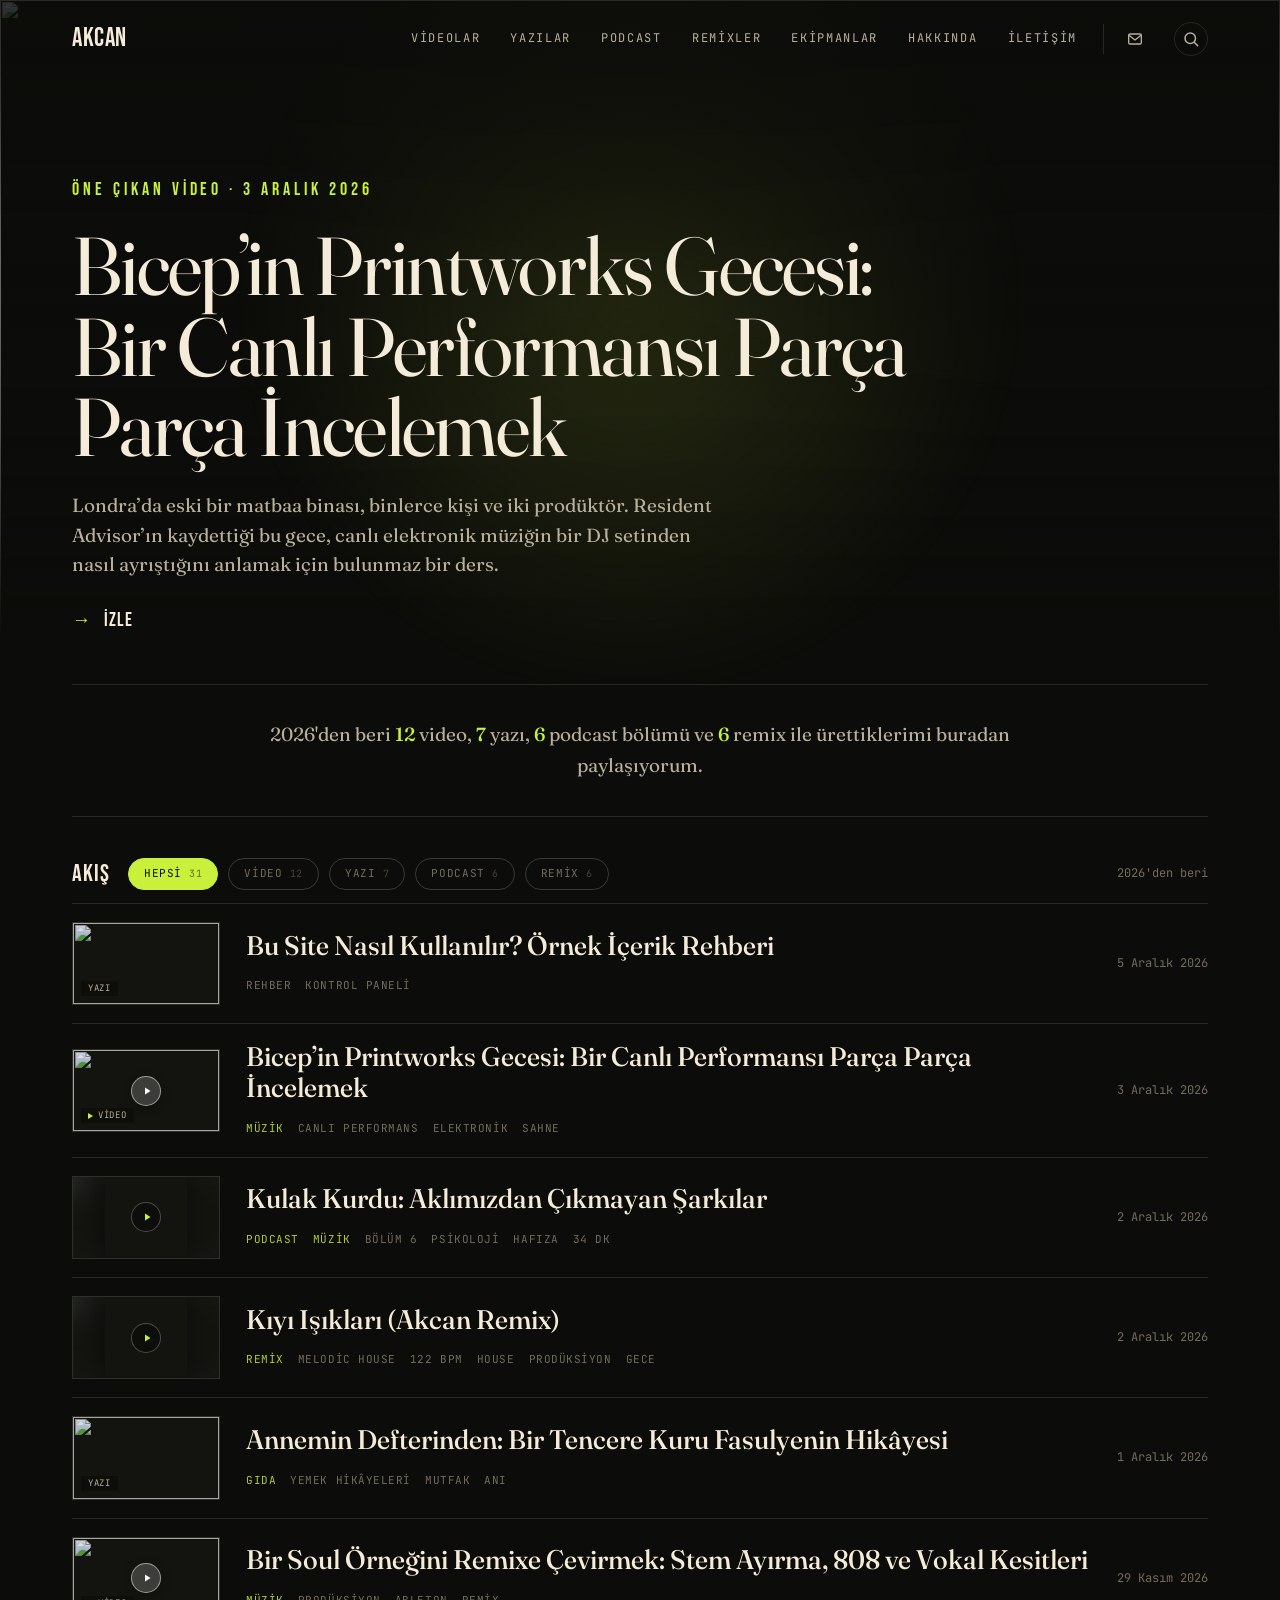
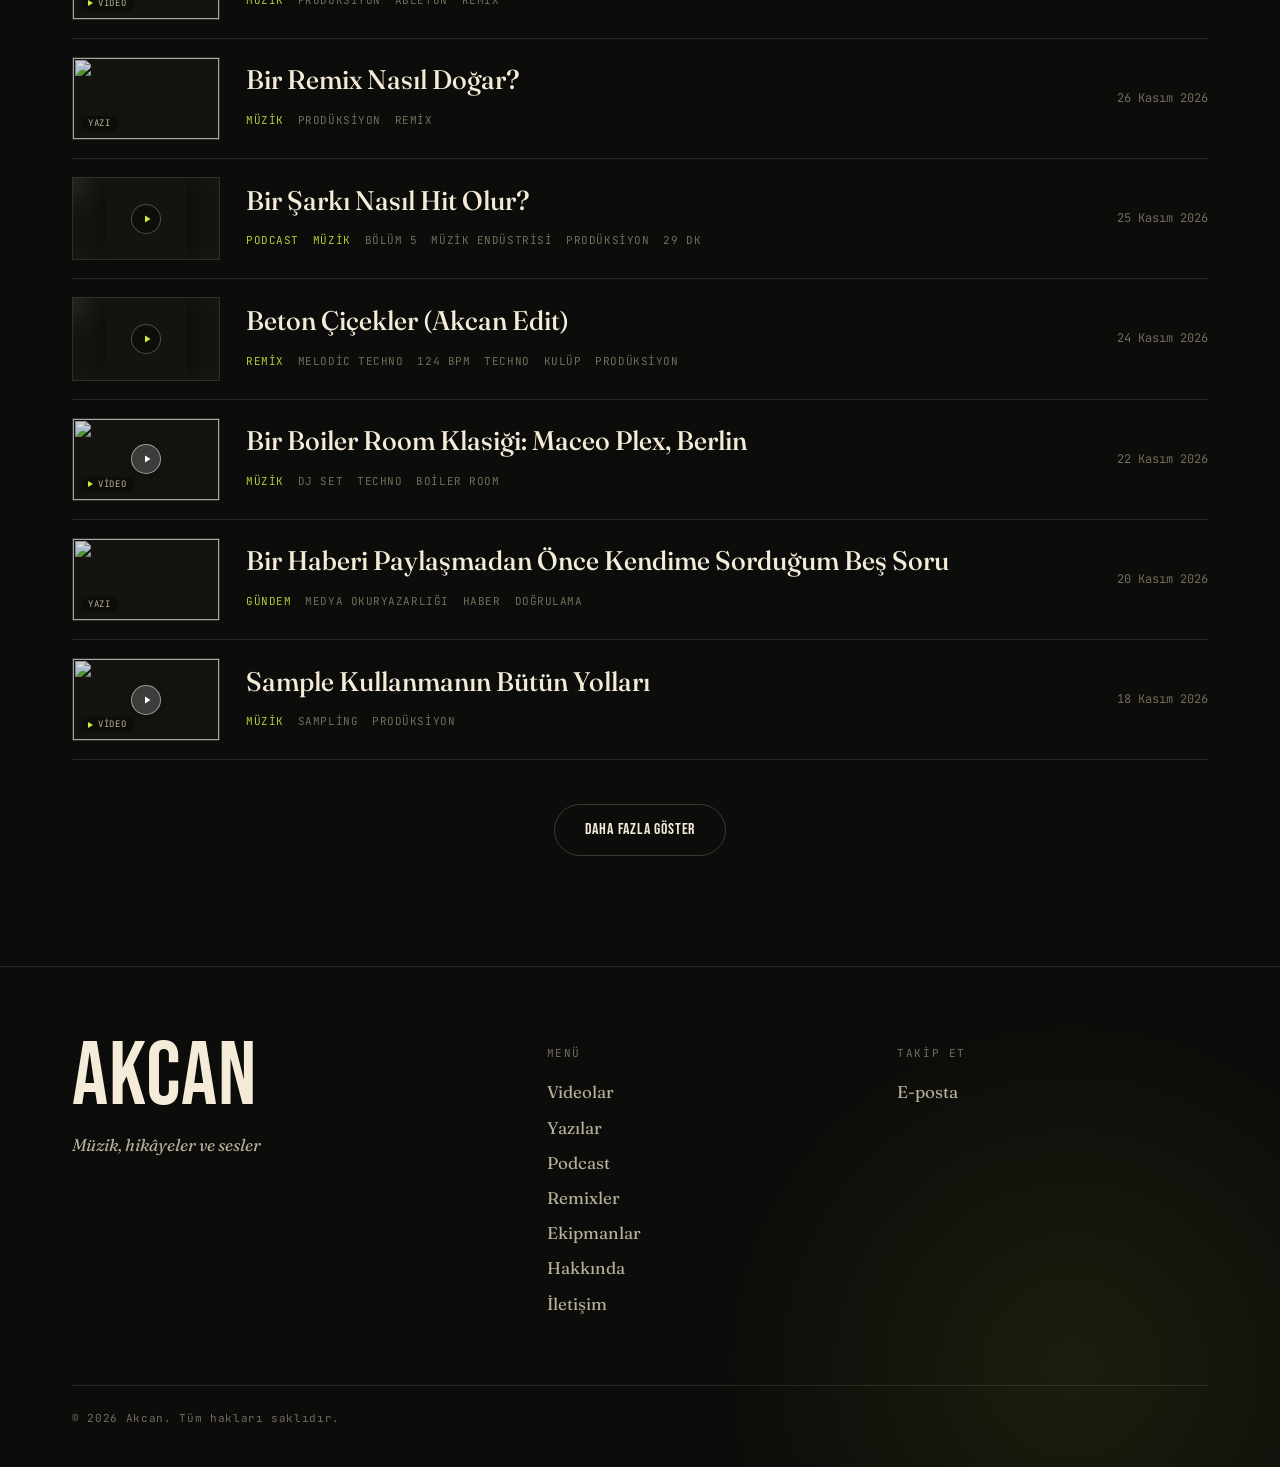
==== commit e5875a1f: "Panelde Önizleme ekranı; üst menüde sosyal medya simgeleri - Önizleme: site panelin içinde, örnek iç" ====
--- a/index.html
+++ b/index.html
@@ -18,6 +18,7 @@
       <a class="brand" href="#/" id="brand">Akcan</a>
       <div class="menu">
         <span class="menu-links" id="menuLinks"></span>
+        <span class="menu-social" id="menuSocial"></span>
         <button id="searchOpen" class="search-btn" aria-label="Site içinde ara" title="Ara (/ veya Ctrl+K)">
           <svg width="18" height="18" viewBox="0 0 24 24" fill="none" stroke="currentColor" stroke-width="2" stroke-linecap="round" stroke-linejoin="round" aria-hidden="true"><circle cx="11" cy="11" r="7"></circle><line x1="21" y1="21" x2="16.65" y2="16.65"></line></svg>
         </button>
@@ -42,6 +43,7 @@
         <svg width="22" height="22" viewBox="0 0 24 24" fill="none" stroke="currentColor" stroke-width="2" stroke-linecap="round"><line x1="18" y1="6" x2="6" y2="18"></line><line x1="6" y1="6" x2="18" y2="18"></line></svg>
       </button>
       <nav class="nav-drawer-links" id="drawerLinks"></nav>
+      <div class="nav-drawer-social" id="drawerSocial"></div>
     </div>
   </div>
 
--- a/css/style.css
+++ b/css/style.css
@@ -72,9 +72,20 @@
 .menu-icon::before { top: -5px; }
 .menu-icon::after { top: 5px; }
 
+/* Sosyal medya simgeleri: menünün sağında, telefonda çekmecenin altında */
+.menu-social { display: flex; align-items: center; gap: 2px; margin-left: 26px; padding-left: 16px; border-left: 1px solid var(--rule); }
+.menu-social:empty, .nav-drawer-social:empty, .nav-tight .menu-social { display: none; }
+.menu-social a, .nav-drawer-social a { display: inline-flex; align-items: center; justify-content: center; width: 30px; height: 30px; color: var(--fg-2); transition: color .2s var(--ease), border-color .2s var(--ease); }
+.menu-social a:hover, .nav-drawer-social a:hover { color: var(--acid); }
+.menu-social svg { width: 16px; height: 16px; }
+.nav-drawer-social { display: flex; flex-wrap: wrap; gap: 8px; margin-top: auto; padding-top: 28px; }
+.nav-drawer-social a { width: 44px; height: 44px; border: 1px solid var(--rule); border-radius: 50%; }
+.nav-drawer-social a:hover { border-color: var(--acid); }
+.nav-drawer-social svg { width: 18px; height: 18px; }
+
 @media (max-width: 820px) {
   .brand { font-size: 22px; }
-  .menu-links { display: none; }
+  .menu-links, .menu-social { display: none; }
   .menu-btn { display: inline-flex; margin-left: 10px; }
   .search-btn { margin-left: 0; }
   /* Dokunmatik hedefler en az 40px */
@@ -180,6 +191,10 @@
 .erow:hover .ethumb img { opacity: 1; transform: scale(1.04); }
 .ethumb.empty { background: radial-gradient(80% 80% at 35% 25%, color-mix(in srgb, var(--acid) 12%, transparent), transparent 60%), #15150f; }
 .fbadge { position: absolute; left: 8px; bottom: 8px; z-index: 2; font-family: var(--mono); font-size: 9px; letter-spacing: .08em; text-transform: uppercase; padding: 3px 7px; border-radius: 3px; line-height: 1; background: rgba(12, 12, 10, .78); color: var(--fg-2); backdrop-filter: blur(4px); }
+/* YouTube videosu: küçük resmin ortasında yarı saydam, küçük oynat işareti (ses içeriklerinin düğmeleri yeşil) */
+.vplay { position: absolute; left: 50%; top: 50%; z-index: 2; width: 30px; height: 30px; transform: translate(-50%, -50%); border-radius: 50%; border: 1px solid rgba(255, 255, 255, .5); background: rgba(255, 255, 255, .18); backdrop-filter: blur(4px); -webkit-backdrop-filter: blur(4px); color: #fff; display: flex; align-items: center; justify-content: center; box-shadow: 0 2px 10px rgba(0, 0, 0, .25); pointer-events: none; transition: transform .25s var(--ease), background .2s var(--ease); }
+.vplay svg { width: 12px; height: 12px; fill: currentColor; margin-left: 2px; }
+.erow:hover .vplay { background: rgba(255, 255, 255, .32); transform: translate(-50%, -50%) scale(1.08); }
 .fbadge.is-video::before { content: ""; display: inline-block; width: 0; height: 0; border-left: 5px solid var(--acid); border-top: 3px solid transparent; border-bottom: 3px solid transparent; margin-right: 5px; vertical-align: middle; }
 .erow .einfo { display: flex; flex-direction: column; justify-content: center; min-width: 0; }
 .erow .t { font-weight: 500; font-size: clamp(20px, 2.1vw, 28px); line-height: 1.14; color: var(--fg); font-variation-settings: "opsz" 72; transition: color .2s var(--ease); }
@@ -193,8 +208,8 @@
 .podthumb .bl { filter: blur(14px) saturate(1.3); opacity: .5; transform: scale(1.25); }
 .erow:hover .podthumb .bl { opacity: .7; transform: scale(1.3); }
 .podthumb .cv { position: absolute; top: 0; bottom: 0; left: 21.875%; width: 56.25%; background: var(--bg-2) center/cover no-repeat; box-shadow: 0 0 24px rgba(0, 0, 0, .45); }
-.frow-pod .fplay { position: absolute; left: 50%; top: 50%; z-index: 2; width: 42px; height: 42px; transform: translate(-50%, -50%); border-radius: 50%; border: 1px solid rgba(244, 236, 216, .28); background: rgba(12, 12, 10, .72); backdrop-filter: blur(4px); -webkit-backdrop-filter: blur(4px); color: var(--acid); display: flex; align-items: center; justify-content: center; cursor: pointer; transition: background .2s var(--ease), color .2s var(--ease), border-color .2s var(--ease); }
-.frow-pod .fplay svg { width: 18px; height: 18px; fill: currentColor; margin-left: 2px; }
+.frow-pod .fplay { position: absolute; left: 50%; top: 50%; z-index: 2; width: 30px; height: 30px; transform: translate(-50%, -50%); border-radius: 50%; border: 1px solid rgba(244, 236, 216, .28); background: rgba(12, 12, 10, .72); backdrop-filter: blur(4px); -webkit-backdrop-filter: blur(4px); color: var(--acid); display: flex; align-items: center; justify-content: center; cursor: pointer; transition: background .2s var(--ease), color .2s var(--ease), border-color .2s var(--ease); }
+.frow-pod .fplay svg { width: 12px; height: 12px; fill: currentColor; margin-left: 2px; }
 .frow-pod .fplay.is-playing svg { margin-left: 0; }
 .frow-pod:hover .fplay, .fplay.is-playing { background: var(--acid); color: var(--ink); border-color: var(--acid); }
 
@@ -208,8 +223,10 @@
   .erow .t { font-size: 18px; line-height: 1.2; }
   .erow .tags { margin-top: 6px; line-height: 1.5; }
   .erow .tags span { font-size: 10px; margin-right: 10px; }
-  .frow-pod .fplay { width: 36px; height: 36px; }
-  .frow-pod .fplay svg { width: 15px; height: 15px; }
+  .frow-pod .fplay { width: 26px; height: 26px; }
+  .frow-pod .fplay svg { width: 11px; height: 11px; }
+  .vplay { width: 26px; height: 26px; }
+  .vplay svg { width: 11px; height: 11px; }
 
   /* Filtre çipleri: mobilde tek satır, yatay kaydırılabilir */
   .ix .head { padding-top: 22px; }
@@ -222,43 +239,8 @@
 
 /* ---------- Sayfa başlığı ---------- */
 .phead { padding: 150px 0 30px; position: relative; overflow: hidden; }
-/* Işıma, bölümün alt kenarına ulaşmadan söner (sert kesik çizgi oluşmaz) */
-.phead .glow { position: absolute; top: 0; right: 0; bottom: 0; width: min(900px, 90%); background: radial-gradient(ellipse 70% 85% at 82% 8%, color-mix(in srgb, var(--acid) 10%, transparent), transparent 72%); pointer-events: none; }
 .phead h1 { font-weight: 400; margin: 0; font-size: clamp(44px, 7vw, 112px); line-height: .96; letter-spacing: -.02em; font-variation-settings: "opsz" 144; }
 .phead p { color: var(--fg-2); font-size: 19px; max-width: 60ch; margin: 22px 0 0; font-style: italic; }
-
-/* ---------- Remix ızgarası ---------- */
-.rgrid { display: grid; grid-template-columns: repeat(3, minmax(0, 1fr)); gap: 34px 28px; padding-top: 26px; border-top: 1px solid var(--rule); }
-.rcard .cv { position: relative; aspect-ratio: 1; border: 1px solid var(--rule); overflow: hidden; background: var(--bg-2); }
-.rcard .cv img { position: absolute; inset: 0; width: 100%; height: 100%; object-fit: cover; opacity: .9; transition: transform .6s var(--ease), opacity .3s; }
-.rcard:hover .cv img { transform: scale(1.05); opacity: 1; }
-.rcard .cv .fplay { position: absolute; right: 14px; bottom: 14px; width: 56px; height: 56px; border-radius: 50%; border: 0; background: var(--acid); color: var(--ink); display: flex; align-items: center; justify-content: center; cursor: pointer; box-shadow: 0 10px 30px rgba(0, 0, 0, .45); transform: translateY(8px); opacity: 0; transition: all .3s var(--ease); }
-.rcard .cv .fplay svg { width: 22px; height: 22px; fill: currentColor; margin-left: 3px; }
-.rcard .cv .fplay.is-playing svg { margin-left: 0; }
-.rcard:hover .cv .fplay, .rcard .cv .fplay.is-playing { transform: none; opacity: 1; }
-.rcard .cv .bpm { position: absolute; left: 12px; top: 12px; font-family: var(--mono); font-size: 10px; letter-spacing: .08em; padding: 4px 8px; border-radius: 3px; background: rgba(12, 12, 10, .78); color: var(--acid); }
-.rcard h3 { font-weight: 500; font-size: 21px; line-height: 1.2; margin: 14px 0 4px; }
-.rcard h3 a:hover { color: var(--acid); }
-.rcard .orig { color: var(--fg-2); font-size: 15px; font-style: italic; }
-.rcard .meta { font-family: var(--mono); font-size: 11px; letter-spacing: .06em; text-transform: uppercase; color: var(--fg-3); margin-top: 6px; }
-
-@media (max-width: 900px) {
-  .rgrid { grid-template-columns: repeat(2, minmax(0, 1fr)); gap: 30px 20px; }
-}
-@media (max-width: 600px) {
-  .rgrid { gap: 26px 14px; }
-  .rcard h3 { font-size: 17px; margin-top: 12px; }
-  .rcard .orig { font-size: 13px; }
-  .rcard .meta { font-size: 10px; letter-spacing: .04em; }
-  .rcard .cv .fplay { right: 10px; bottom: 10px; width: 42px; height: 42px; }
-  .rcard .cv .fplay svg { width: 17px; height: 17px; }
-  .rcard .cv .bpm { left: 8px; top: 8px; }
-}
-
-/* Dokunmatik ekranlarda "hover" yok: oynat butonları her zaman görünür */
-@media (hover: none) {
-  .rcard .cv .fplay { opacity: 1; transform: none; }
-}
 
 /* ---------- Makale ---------- */
 .article { padding: 140px 0 40px; }
@@ -293,8 +275,6 @@
 .prose.dropcap > p:first-of-type { display: flow-root; }
 .prose.dropcap > p:first-of-type::first-letter { font-weight: 400; float: left; font-size: 5.2em; line-height: .78; padding: 8px 14px 0 0; color: var(--acid); font-variation-settings: "opsz" 144; }
 
-.tagrow { max-width: var(--read); margin: 40px auto 0; display: flex; flex-wrap: wrap; gap: 8px; }
-.tagrow span { font-family: var(--mono); font-size: 11px; letter-spacing: .06em; text-transform: uppercase; color: var(--fg-2); border: 1px solid var(--rule-2); border-radius: 999px; padding: 5px 13px; }
 
 .secbreak { display: flex; justify-content: center; align-items: center; gap: 18px; margin: 72px auto; }
 .secbreak span { width: 6px; height: 6px; border-radius: 50%; background: var(--acid); opacity: .5; }
@@ -337,32 +317,15 @@
   .ytlite .play svg { width: 26px; height: 26px; }
 }
 
-/* ---------- Remix detay ---------- */
-.ephero { position: relative; overflow: hidden; padding: 130px 0 50px; isolation: isolate; }
+/* ---------- Ses detay sayfaları: ortak parçalar (podcast bölümü, remix) ---------- */
 .ephero-bg { position: absolute; inset: 0; width: 100%; height: 100%; object-fit: cover; filter: blur(80px) saturate(1.4); transform: scale(1.3); opacity: .42; z-index: -2; -webkit-mask-image: linear-gradient(to bottom, #000 0%, #000 45%, transparent 90%); mask-image: linear-gradient(to bottom, #000 0%, #000 45%, transparent 90%); }
-.ephero-grid { display: grid; grid-template-columns: minmax(260px, 380px) 1fr; gap: 56px; align-items: center; }
-.ephero-art { position: relative; aspect-ratio: 1; overflow: hidden; border-radius: 14px; border: 1px solid var(--rule-2); background: var(--bg-2); box-shadow: 0 34px 80px -18px rgba(0, 0, 0, .8); }
-.ephero-art img { position: absolute; inset: 0; width: 100%; height: 100%; object-fit: cover; }
-.ephero-art.spin img { border-radius: 50%; }
-.ephero h1 { font-weight: 400; font-size: clamp(36px, 5.2vw, 76px); line-height: 1; letter-spacing: -.022em; margin: 0 0 18px; font-variation-settings: "opsz" 144; }
-.ephero .lede { font-size: 21px; font-style: italic; color: var(--fg-2); line-height: 1.5; max-width: 52ch; margin: 0 0 24px; }
 .ephero-meta { font-family: var(--mono); font-size: 12px; letter-spacing: .08em; text-transform: uppercase; color: var(--fg-3); }
 .ephero-meta .sep { margin: 0 9px; opacity: .6; }
-.bigplay { display: inline-flex; align-items: center; gap: 14px; margin-top: 28px; padding: 10px 24px 10px 10px; border-radius: 999px; border: 1px solid var(--acid); background: transparent; color: var(--fg); cursor: pointer; font-family: var(--disp); text-transform: uppercase; letter-spacing: .06em; font-size: 18px; transition: all .2s var(--ease); }
-.bigplay .ic { width: 46px; height: 46px; border-radius: 50%; background: var(--acid); color: var(--ink); display: flex; align-items: center; justify-content: center; }
-.bigplay .ic svg { width: 20px; height: 20px; fill: currentColor; }
-.bigplay:hover { background: color-mix(in srgb, var(--acid) 12%, transparent); }
 .eyebrow .sep { margin: 0 8px; opacity: .6; }
 .embedbox { max-width: var(--read); margin: 40px auto 0; border-radius: 10px; overflow: hidden; border: 1px solid var(--rule); }
 .embedbox iframe { display: block; width: 100%; border: 0; }
 .embedbox.video { aspect-ratio: 16/9; position: relative; }
 .embedbox.video iframe { position: absolute; inset: 0; height: 100%; }
-@media (max-width: 760px) {
-  .ephero { padding: 110px 0 40px; }
-  .ephero-grid { grid-template-columns: 1fr; gap: 26px; }
-  .ephero-art { width: 100%; max-width: 420px; }
-  .ephero .lede { font-size: 18px; }
-}
 
 /* ==========================================================================
    Detay ve liste sayfaları (barisozcan.com düzeni)
@@ -383,7 +346,7 @@
 .readbar { position: fixed; top: 0; left: 0; right: 0; z-index: 26; height: 2px; background: var(--acid); transform: scaleX(0); transform-origin: 0 50%; pointer-events: none; }
 .readbar[hidden] { display: none; }
 
-/* ---------- Sayfa ışığı (Yazılar / Podcast listesi) ---------- */
+/* ---------- Sayfa ışığı (Yazılar / Podcast / Remixler listesi) ---------- */
 #app { position: relative; }
 .page-wash { position: absolute; top: 0; left: 0; right: 0; height: 860px; pointer-events: none;
   background: radial-gradient(70% 85% at 12% 0%, color-mix(in srgb, var(--wash) 72%, transparent), transparent 72%), radial-gradient(45% 60% at 100% 0%, color-mix(in srgb, var(--wash) 45%, transparent), transparent 70%);
@@ -396,6 +359,27 @@
 .phead .pintro { max-width: 34em; margin: 26px 0 0; font-style: normal; font-size: 19px; line-height: 1.6; color: var(--fg-2); }
 .ix-plain { padding-top: 0; }
 .ix-plain .feed > .erow:first-child { border-top: 1px solid var(--rule); }
+
+/* ---------- Alt kategoriler: sekme içi düğmeler ve alt kategori sayfasının başı ---------- */
+.catbar { display: flex; gap: 10px; flex-wrap: wrap; margin: 0 0 26px; }
+.ix .head .catbar { margin: 0; }
+.catbar a { font-family: var(--mono); font-size: 11px; letter-spacing: .06em; text-transform: uppercase; white-space: nowrap; color: var(--fg-3); border: 1px solid var(--rule-2); border-radius: 999px; padding: 6px 15px; transition: all .2s var(--ease); }
+.catbar a:hover { color: var(--fg); border-color: var(--fg-3); }
+.catbar a.on { color: var(--ink); background: var(--acid); border-color: var(--acid); }
+.catbar .pc { margin-left: 7px; font-size: 10px; opacity: .55; font-variant-numeric: tabular-nums; }
+.pkicker { display: inline-block; margin: 0 0 18px; font-family: var(--mono); font-size: 12px; letter-spacing: .14em; text-transform: uppercase; color: var(--fg-3); transition: color .2s var(--ease); }
+.pkicker::before { content: "← "; }
+.pkicker:hover { color: var(--acid); }
+.phead .catlink { margin-top: 26px; }
+@media (max-width: 600px) {
+  /* Mobilde tek satır, yatay kaydırılabilir (ana sayfa akış filtresi gibi) */
+  .catbar { flex-wrap: nowrap; overflow-x: auto; scrollbar-width: none; -webkit-overflow-scrolling: touch; margin: 0 calc(var(--gutter) * -1) 20px 0; padding-right: var(--gutter); min-width: 0; }
+  .catbar::-webkit-scrollbar { display: none; }
+  .catbar a { flex: none; padding: 7px 14px; }
+  .ix .head .catbar { margin: 0 calc(var(--gutter) * -1) 0 0; }
+  .pkicker { margin-bottom: 14px; font-size: 11px; }
+  .phead .catlink { margin-top: 20px; font-size: 17px; }
+}
 
 /* ---------- Ortak: tonlu detay sayfası ---------- */
 /* --tint: içeriğin rengi (panelden seçilir ya da kapak görselinden otomatik çıkarılır) */
@@ -475,7 +459,7 @@
 .tinted .epnav { margin-top: 64px; }
 .epnav-card .num { font-family: var(--disp); font-size: 15px; letter-spacing: .1em; text-transform: uppercase; color: var(--tint-fg, var(--fg)); }
 
-/* ---------- Podcast programı ---------- */
+/* ---------- Podcast programı ve Remixler listesi ---------- */
 .pcast { padding: calc(var(--navh, 78px) + 62px) 0 40px; }
 .pcast-hero { display: grid; grid-template-columns: 420px minmax(0, 1fr); gap: 48px; align-items: start; padding-bottom: 18px; }
 .pcast-hero .cover { aspect-ratio: 1; overflow: hidden; border-radius: 14px; background: var(--bg-2); box-shadow: 0 34px 80px -20px rgba(0, 0, 0, .7); }
@@ -499,7 +483,7 @@
 .epn { margin-right: 10px; font-family: var(--mono); font-size: 12px; font-weight: 500; color: var(--fg-3); vertical-align: 2px; }
 .epmeta { flex: none; font-family: var(--mono); font-size: 12px; color: var(--fg-3); white-space: nowrap; }
 
-/* ---------- Podcast bölümü ---------- */
+/* ---------- Podcast bölümü ve remix sayfası ---------- */
 .ephero2 { position: relative; padding: calc(var(--navh, 112px) + 4px) 0 108px; overflow: hidden; }
 .ephero-fade { position: absolute; left: 0; right: 0; bottom: 0; z-index: -1; height: 260px; background: linear-gradient(to bottom, transparent, var(--bg)); }
 .ephero-grid2 { display: grid; grid-template-columns: 380px minmax(0, 1fr); gap: 56px; align-items: center; }
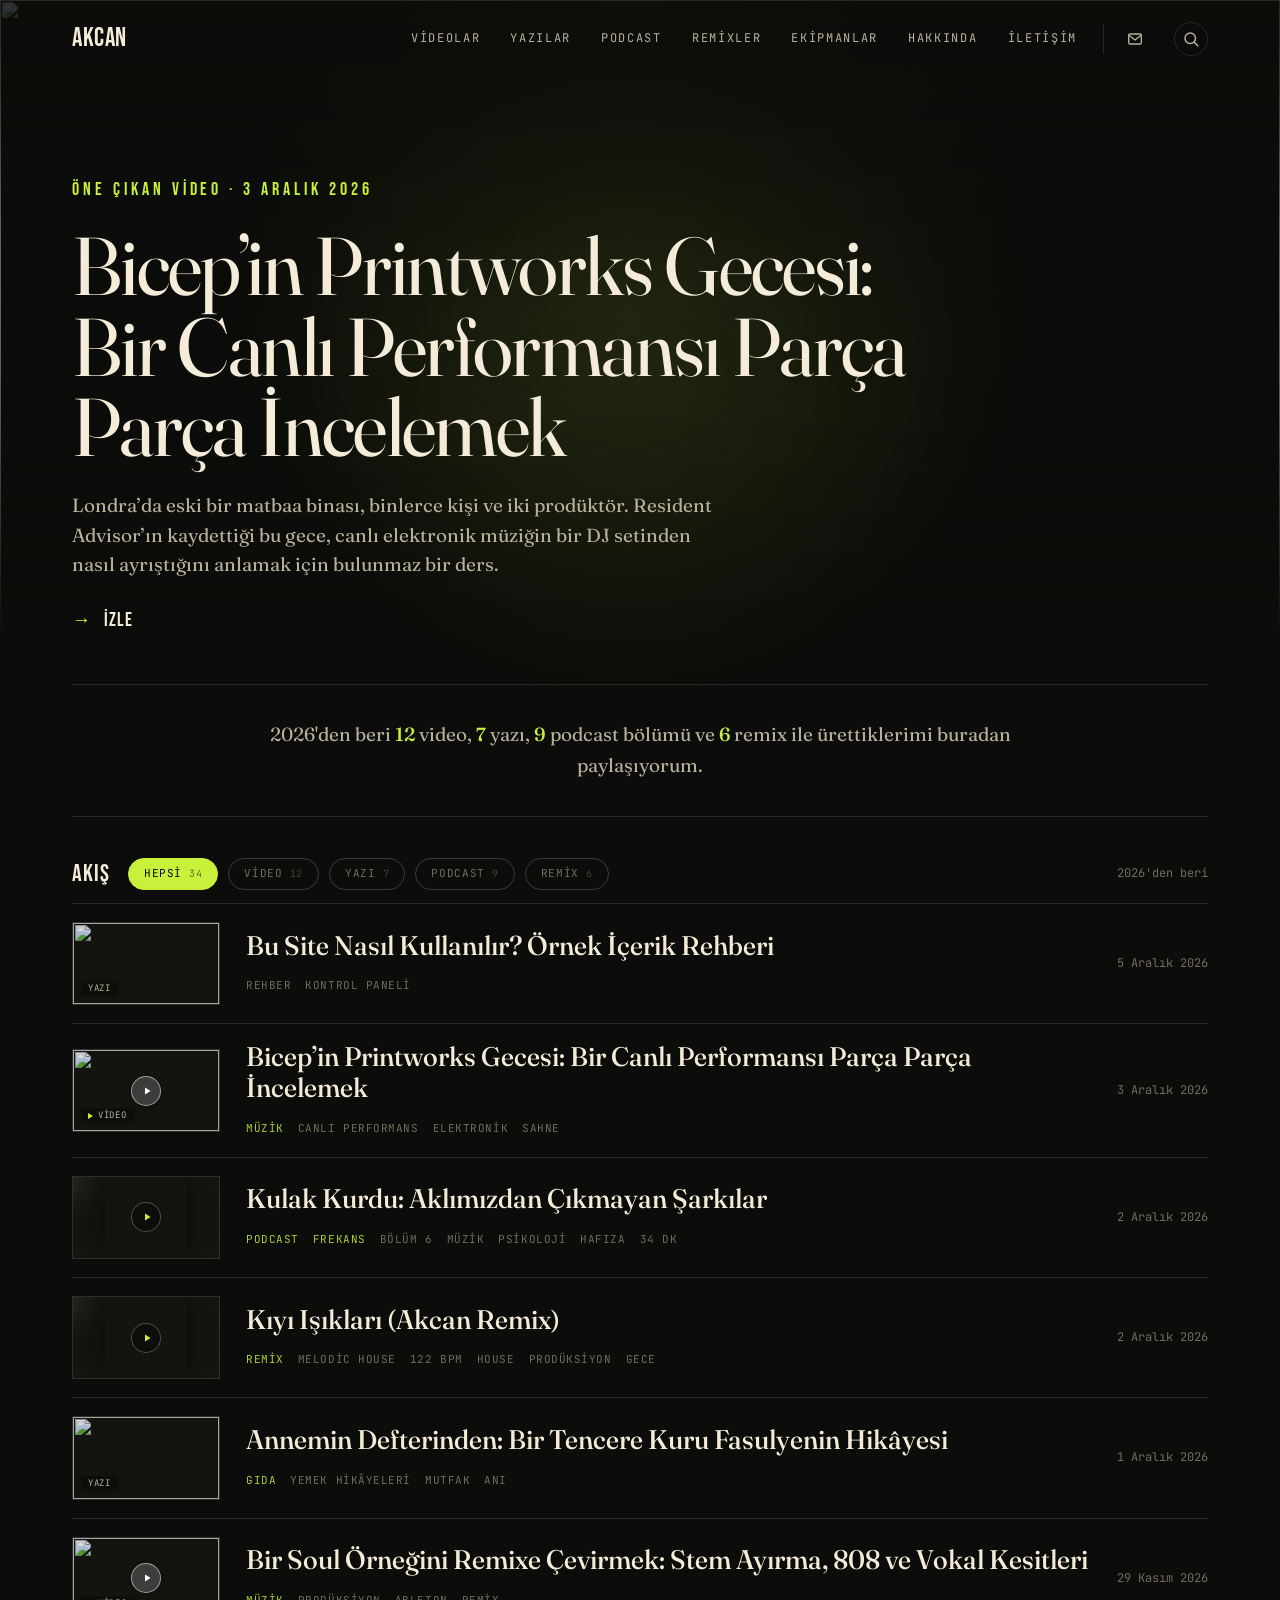
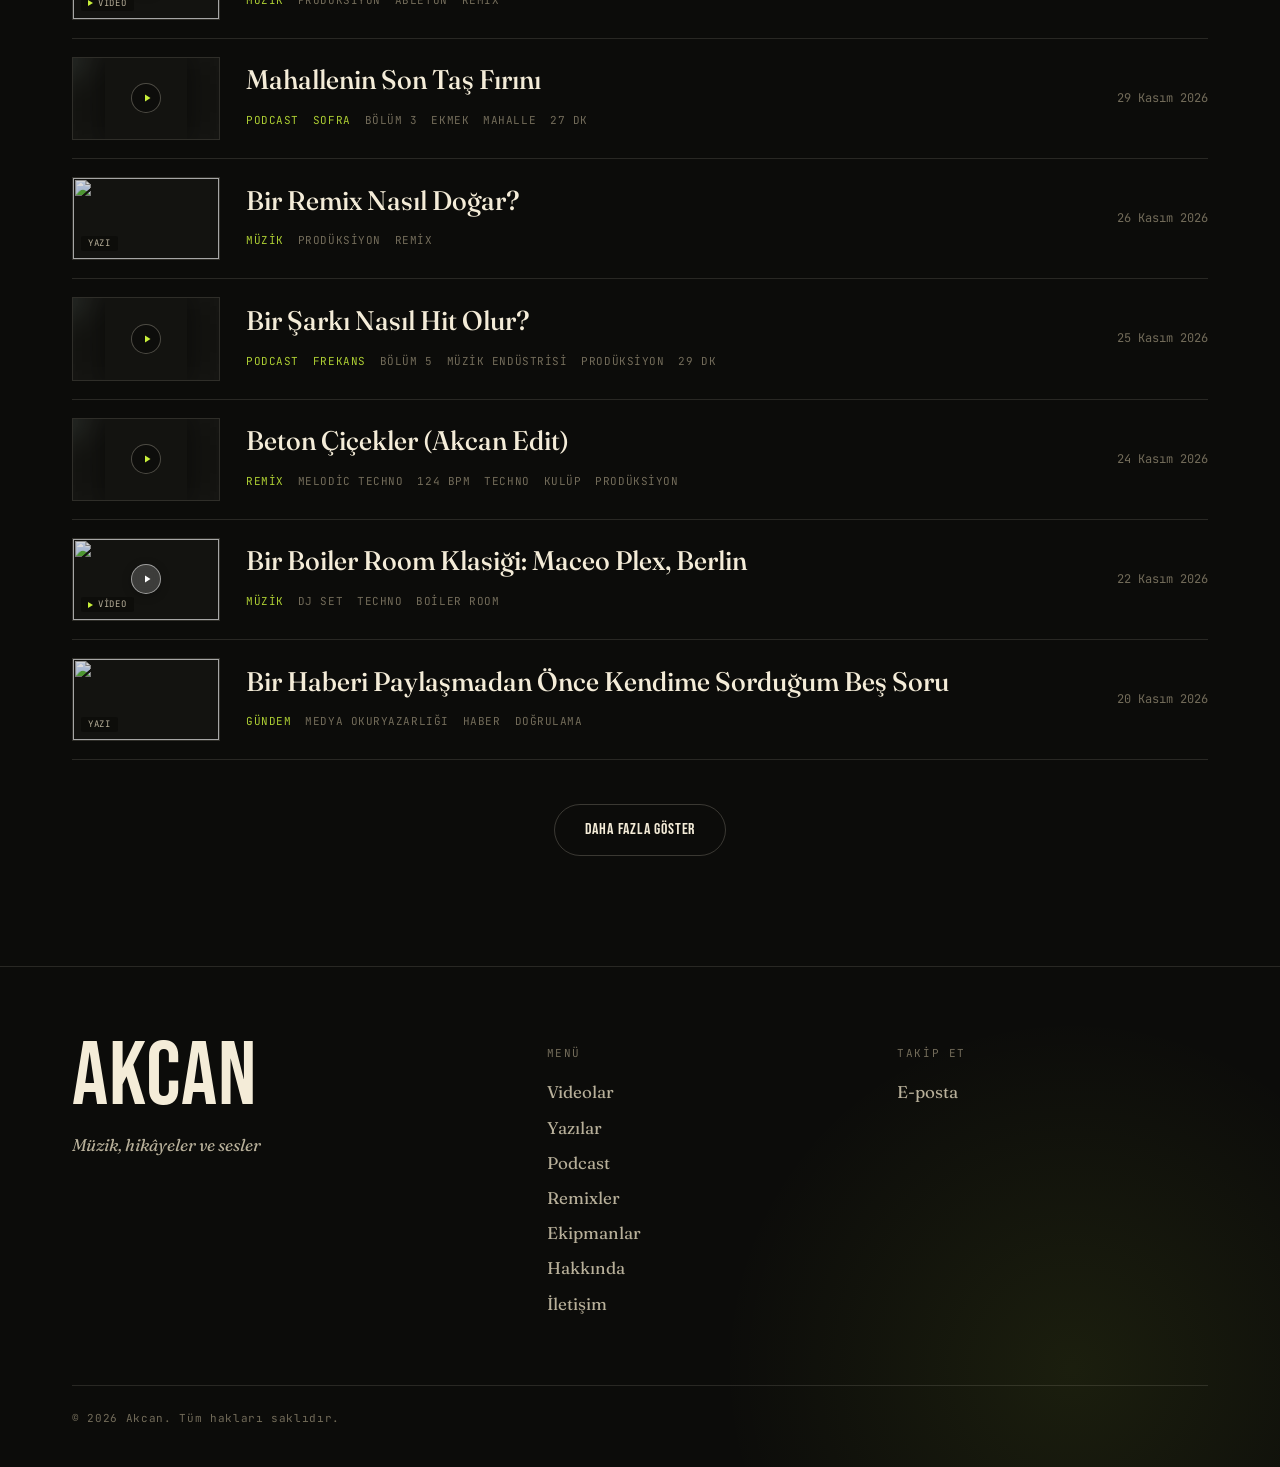
==== commit 0885db34: "SEO ve GEO: sayfa kayması, video süresi, llms-full.txt - Görsellere genişlik/yükseklik: bilinen kayn" ====
--- a/index.html
+++ b/index.html
@@ -7,6 +7,7 @@
   <meta name="description" content="Blog yazıları, YouTube videoları, podcast bölümleri ve remixler.">
   <meta name="theme-color" content="#0C0C0A">
   <link rel="icon" type="image/svg+xml" href="favicon.svg">
+  <link rel="apple-touch-icon" href="apple-touch-icon.png">
   <link rel="stylesheet" href="css/fonts.css">
   <link rel="stylesheet" href="css/style.css">
 </head>
--- a/css/style.css
+++ b/css/style.css
@@ -75,6 +75,9 @@
 /* Sosyal medya simgeleri: menünün sağında, telefonda çekmecenin altında */
 .menu-social { display: flex; align-items: center; gap: 2px; margin-left: 26px; padding-left: 16px; border-left: 1px solid var(--rule); }
 .menu-social:empty, .nav-drawer-social:empty, .nav-tight .menu-social { display: none; }
+/* Menü sığmıyorsa (çok öğe, dar ekran) bağlantılar çekmeceye geçer */
+.nav-collapse .menu-links { display: none; }
+.nav-collapse .menu-btn { display: inline-flex; }
 .menu-social a, .nav-drawer-social a { display: inline-flex; align-items: center; justify-content: center; width: 30px; height: 30px; color: var(--fg-2); transition: color .2s var(--ease), border-color .2s var(--ease); }
 .menu-social a:hover, .nav-drawer-social a:hover { color: var(--acid); }
 .menu-social svg { width: 16px; height: 16px; }
@@ -482,6 +485,34 @@
 .ept:hover { color: var(--acid); }
 .epn { margin-right: 10px; font-family: var(--mono); font-size: 12px; font-weight: 500; color: var(--fg-3); vertical-align: 2px; }
 .epmeta { flex: none; font-family: var(--mono); font-size: 12px; color: var(--fg-3); white-space: nowrap; }
+
+/* ---------- Podcast seri vitrini (/podcast/) — referans: barisozcan.com/sesli-kitaplar ---------- */
+.phead-pod h1 { font-size: clamp(40px, 6vw, 76px); line-height: 1.02; }
+.phead-pod .pintro { max-width: 40em; font-size: clamp(17px, 1.5vw, 21px); color: var(--fg); }
+.phead .pmeta { max-width: none; margin: 18px 0 0; font-family: var(--mono); font-size: 13px; font-style: normal; color: var(--fg); }
+.sgrid { display: grid; grid-template-columns: repeat(3, minmax(0, 1fr)); gap: 38px 32px; padding: 30px 0 10px; }
+.scard { display: flex; flex-direction: column; gap: 13px; color: inherit; }
+.scover { position: relative; display: block; aspect-ratio: 1; overflow: hidden; border-radius: 11px; background: var(--bg-3);
+  box-shadow: 0 18px 38px -16px #000, 0 0 0 1px rgba(255, 255, 255, .05); transition: transform .32s cubic-bezier(.2, .7, .2, 1), box-shadow .32s; }
+.scover img { display: block; width: 100%; height: 100%; object-fit: cover; }
+.scard:hover .scover { transform: translateY(-5px); box-shadow: 0 30px 60px -18px #000, 0 0 0 1px color-mix(in srgb, var(--acid) 55%, transparent); }
+/* Durum etiketi: Yakında / Tamamlandı */
+.sbadge { position: absolute; top: 12px; left: 12px; padding: 4px 9px; border-radius: 999px; background: rgba(12, 12, 10, .78); backdrop-filter: blur(6px); -webkit-backdrop-filter: blur(6px);
+  font-family: var(--mono); font-size: 10.5px; letter-spacing: .12em; text-transform: uppercase; color: var(--acid); }
+.sbody { display: flex; flex-direction: column; gap: 3px; }
+.st { font-family: var(--serif); font-size: 16px; font-weight: 500; line-height: 1.22; color: var(--fg); transition: color .2s var(--ease); }
+.scard:hover .st { color: var(--acid); }
+.sl { font-family: var(--mono); font-size: 11.5px; letter-spacing: .02em; color: var(--fg); opacity: .6; }
+.sm { font-family: var(--mono); font-size: 11px; color: var(--acid); opacity: .85; }
+@media (max-width: 680px) {
+  .sgrid { grid-template-columns: repeat(2, minmax(0, 1fr)); gap: 24px 18px; }
+  .sbadge { top: 8px; left: 8px; padding: 3px 7px; font-size: 9.5px; }
+}
+/* Seri sayfası: fragman düğmesi ve gömülü fragman */
+.trailer { padding: 0; border: 0; background: none; cursor: pointer; }
+.trailer .ic { display: inline-flex; color: var(--acid); }
+.trailer .ic svg { width: 15px; height: 15px; fill: currentColor; }
+.pcast-txt .trailer { margin: 4px 0 6px; }
 
 /* ---------- Podcast bölümü ve remix sayfası ---------- */
 .ephero2 { position: relative; padding: calc(var(--navh, 112px) + 4px) 0 108px; overflow: hidden; }
